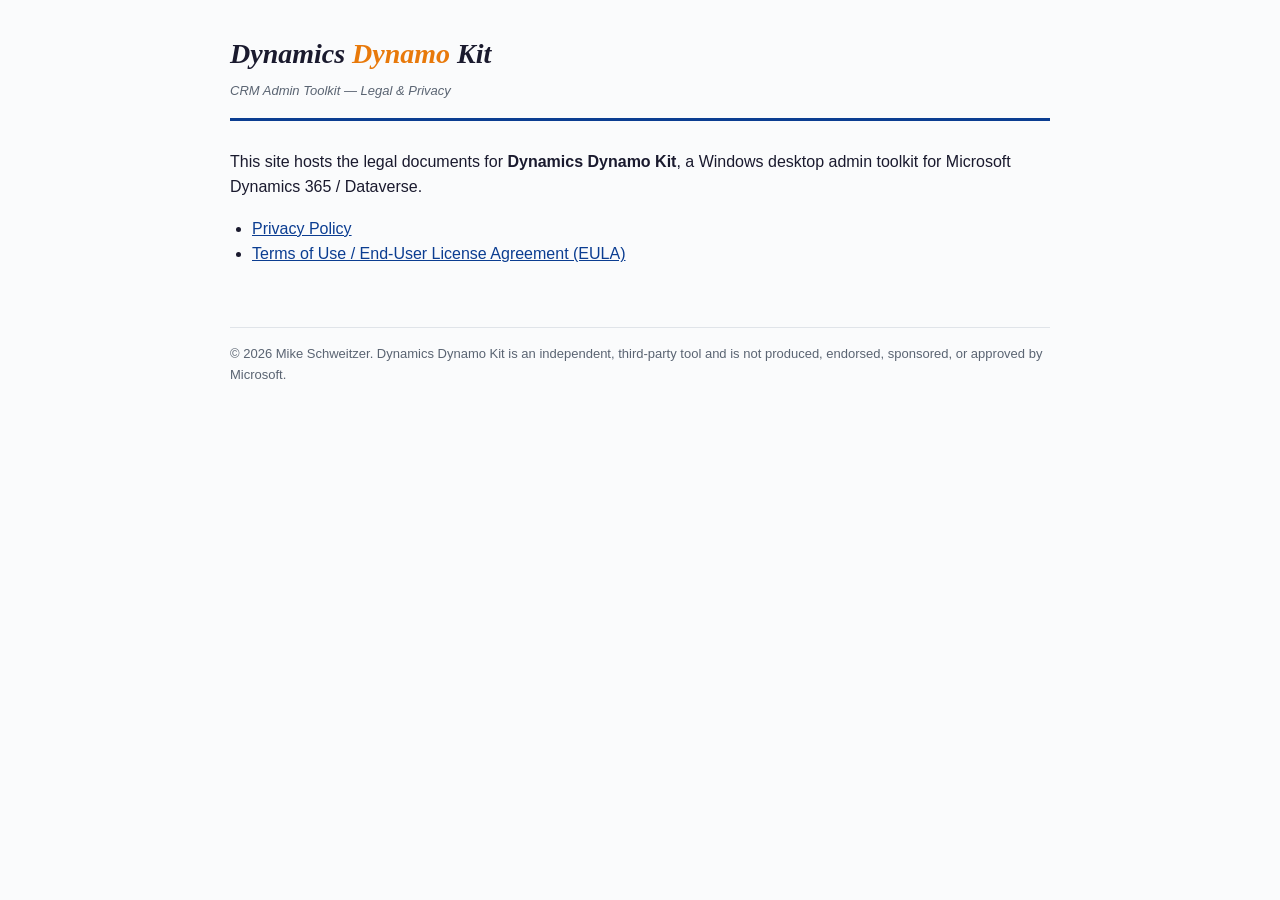
==== index.html @ f7c36968 "Add Privacy Policy and Terms of Use legal pages" ====
<!DOCTYPE html>
<html lang="en">
<head>
<meta charset="UTF-8">
<meta name="viewport" content="width=device-width, initial-scale=1.0">
<title>Dynamics Dynamo Kit — Legal</title>
<link rel="stylesheet" href="style.css">
</head>
<body>
<header>
  <h1>Dynamics <span class="accent">Dynamo</span> Kit</h1>
  <div class="tag">CRM Admin Toolkit — Legal &amp; Privacy</div>
</header>

<p>This site hosts the legal documents for <strong>Dynamics Dynamo Kit</strong>, a Windows desktop
admin toolkit for Microsoft Dynamics 365 / Dataverse.</p>

<ul>
  <li><a href="privacy-policy.html">Privacy Policy</a></li>
  <li><a href="terms-of-use.html">Terms of Use / End-User License Agreement (EULA)</a></li>
</ul>

<footer>
  &copy; 2026 Mike Schweitzer. Dynamics Dynamo Kit is an independent, third-party tool and is not
  produced, endorsed, sponsored, or approved by Microsoft.
</footer>
</body>
</html>
---- style.css ----
body {
  font-family: -apple-system, Segoe UI, Roboto, Helvetica, Arial, sans-serif;
  max-width: 820px;
  margin: 0 auto;
  padding: 32px 24px 80px;
  line-height: 1.6;
  color: #1a1a2e;
  background: #fafbfc;
}
header {
  border-bottom: 3px solid #0b3d91;
  padding-bottom: 16px;
  margin-bottom: 28px;
}
header h1 {
  font-style: italic;
  font-family: "Palatino Linotype", Georgia, serif;
  margin: 0;
  font-size: 28px;
}
header h1 .accent { color: #e8790a; font-style: italic; }
header .tag { color: #5a6472; font-size: 13px; font-style: italic; margin-top: 4px; }
nav.crumbs { margin-bottom: 20px; font-size: 14px; }
nav.crumbs a { color: #0b3d91; text-decoration: none; margin-right: 16px; }
nav.crumbs a:hover { text-decoration: underline; }
h2 { color: #0b3d91; border-bottom: 1px solid #e0e4e9; padding-bottom: 6px; margin-top: 36px; }
h3 { color: #0b3d91; }
a { color: #0b3d91; }
code { background: #eef1f5; padding: 1px 5px; border-radius: 3px; font-size: 90%; }
table { border-collapse: collapse; width: 100%; margin: 16px 0; }
table th, table td { border: 1px solid #e0e4e9; padding: 8px 10px; text-align: left; font-size: 14px; }
table th { background: #f0f3f7; }
.updated { color: #5a6472; font-size: 13px; margin-bottom: 24px; }
.callout {
  background: #fff6e8;
  border-left: 4px solid #e8790a;
  padding: 12px 16px;
  margin: 20px 0;
  border-radius: 0 4px 4px 0;
}
footer {
  margin-top: 60px;
  padding-top: 16px;
  border-top: 1px solid #e0e4e9;
  color: #5a6472;
  font-size: 13px;
}
ul { padding-left: 22px; }
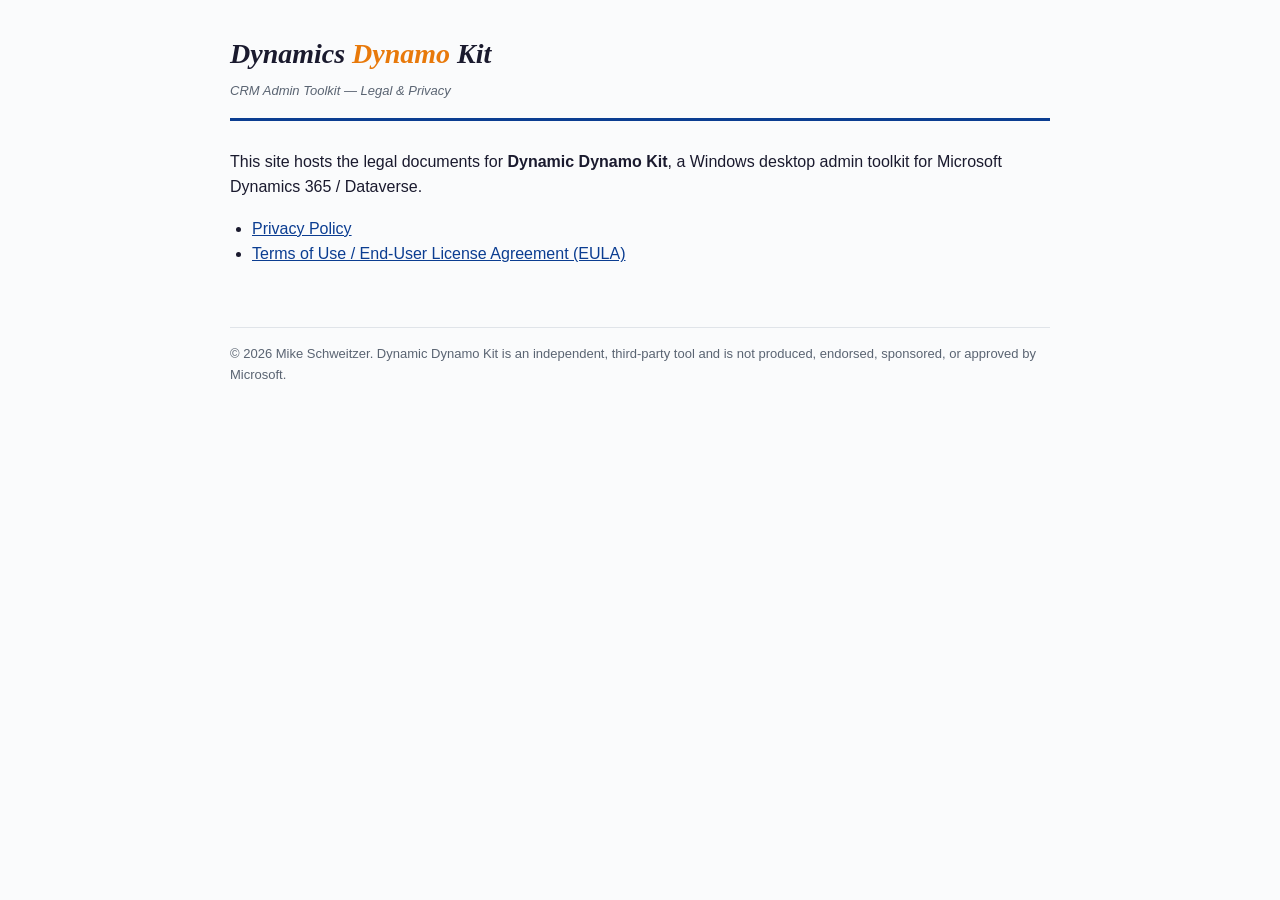
==== commit 990fc40d: "Rename product to Dynamic Dynamo Kit Co-authored-by: Copilot App <223556219+Copilot@users.noreply.gi" ====
--- a/index.html
+++ b/index.html
@@ -3,7 +3,7 @@
 <head>
 <meta charset="UTF-8">
 <meta name="viewport" content="width=device-width, initial-scale=1.0">
-<title>Dynamics Dynamo Kit — Legal</title>
+<title>Dynamic Dynamo Kit — Legal</title>
 <link rel="stylesheet" href="style.css">
 </head>
 <body>
@@ -12,7 +12,7 @@
   <div class="tag">CRM Admin Toolkit — Legal &amp; Privacy</div>
 </header>
 
-<p>This site hosts the legal documents for <strong>Dynamics Dynamo Kit</strong>, a Windows desktop
+<p>This site hosts the legal documents for <strong>Dynamic Dynamo Kit</strong>, a Windows desktop
 admin toolkit for Microsoft Dynamics 365 / Dataverse.</p>
 
 <ul>
@@ -21,7 +21,7 @@
 </ul>
 
 <footer>
-  &copy; 2026 Mike Schweitzer. Dynamics Dynamo Kit is an independent, third-party tool and is not
+  &copy; 2026 Mike Schweitzer. Dynamic Dynamo Kit is an independent, third-party tool and is not
   produced, endorsed, sponsored, or approved by Microsoft.
 </footer>
 </body>
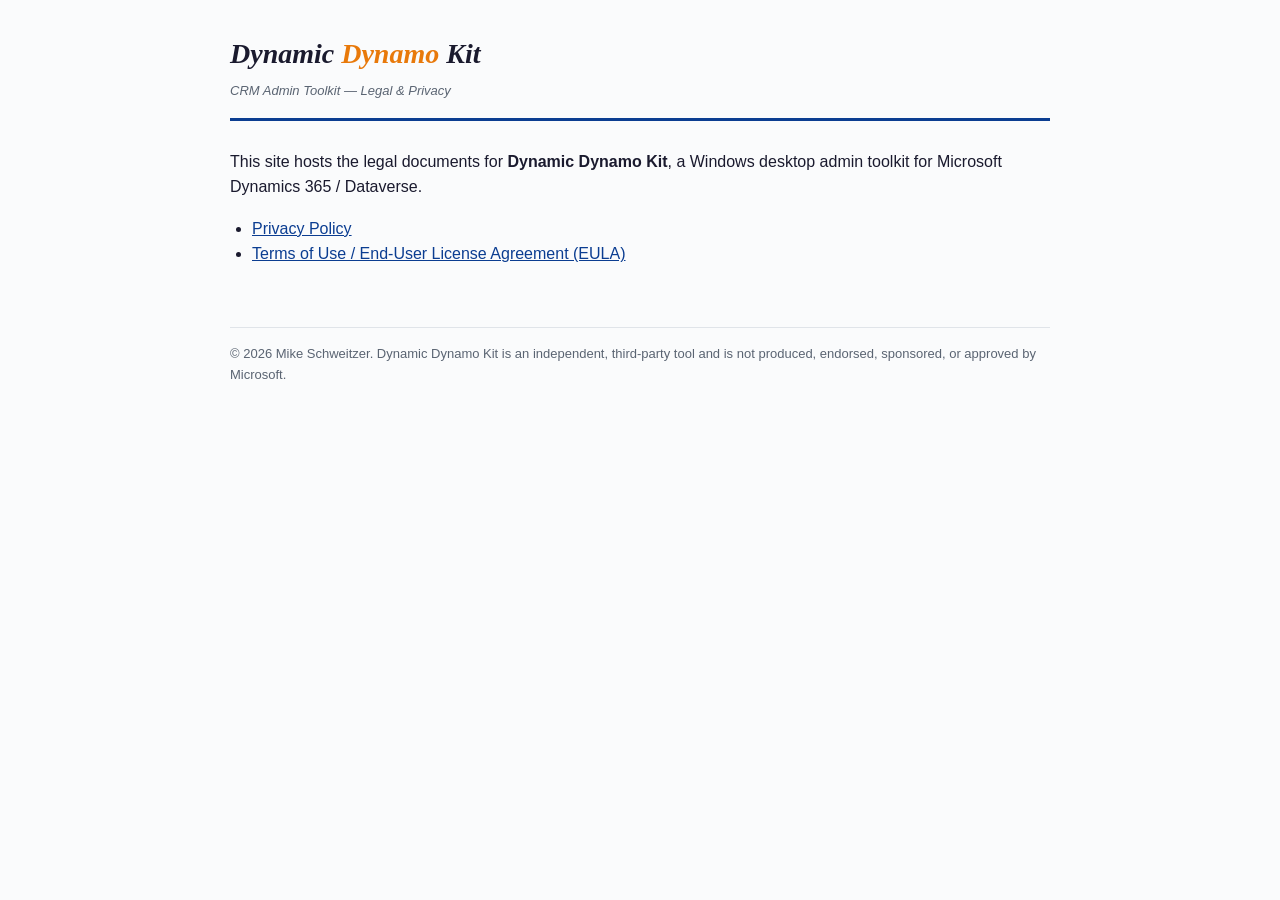
==== commit 88125184: "Add files via upload" ====
--- a/index.html
+++ b/index.html
@@ -8,7 +8,7 @@
 </head>
 <body>
 <header>
-  <h1>Dynamics <span class="accent">Dynamo</span> Kit</h1>
+  <h1>Dynamic <span class="accent">Dynamo</span> Kit</h1>
   <div class="tag">CRM Admin Toolkit — Legal &amp; Privacy</div>
 </header>
 
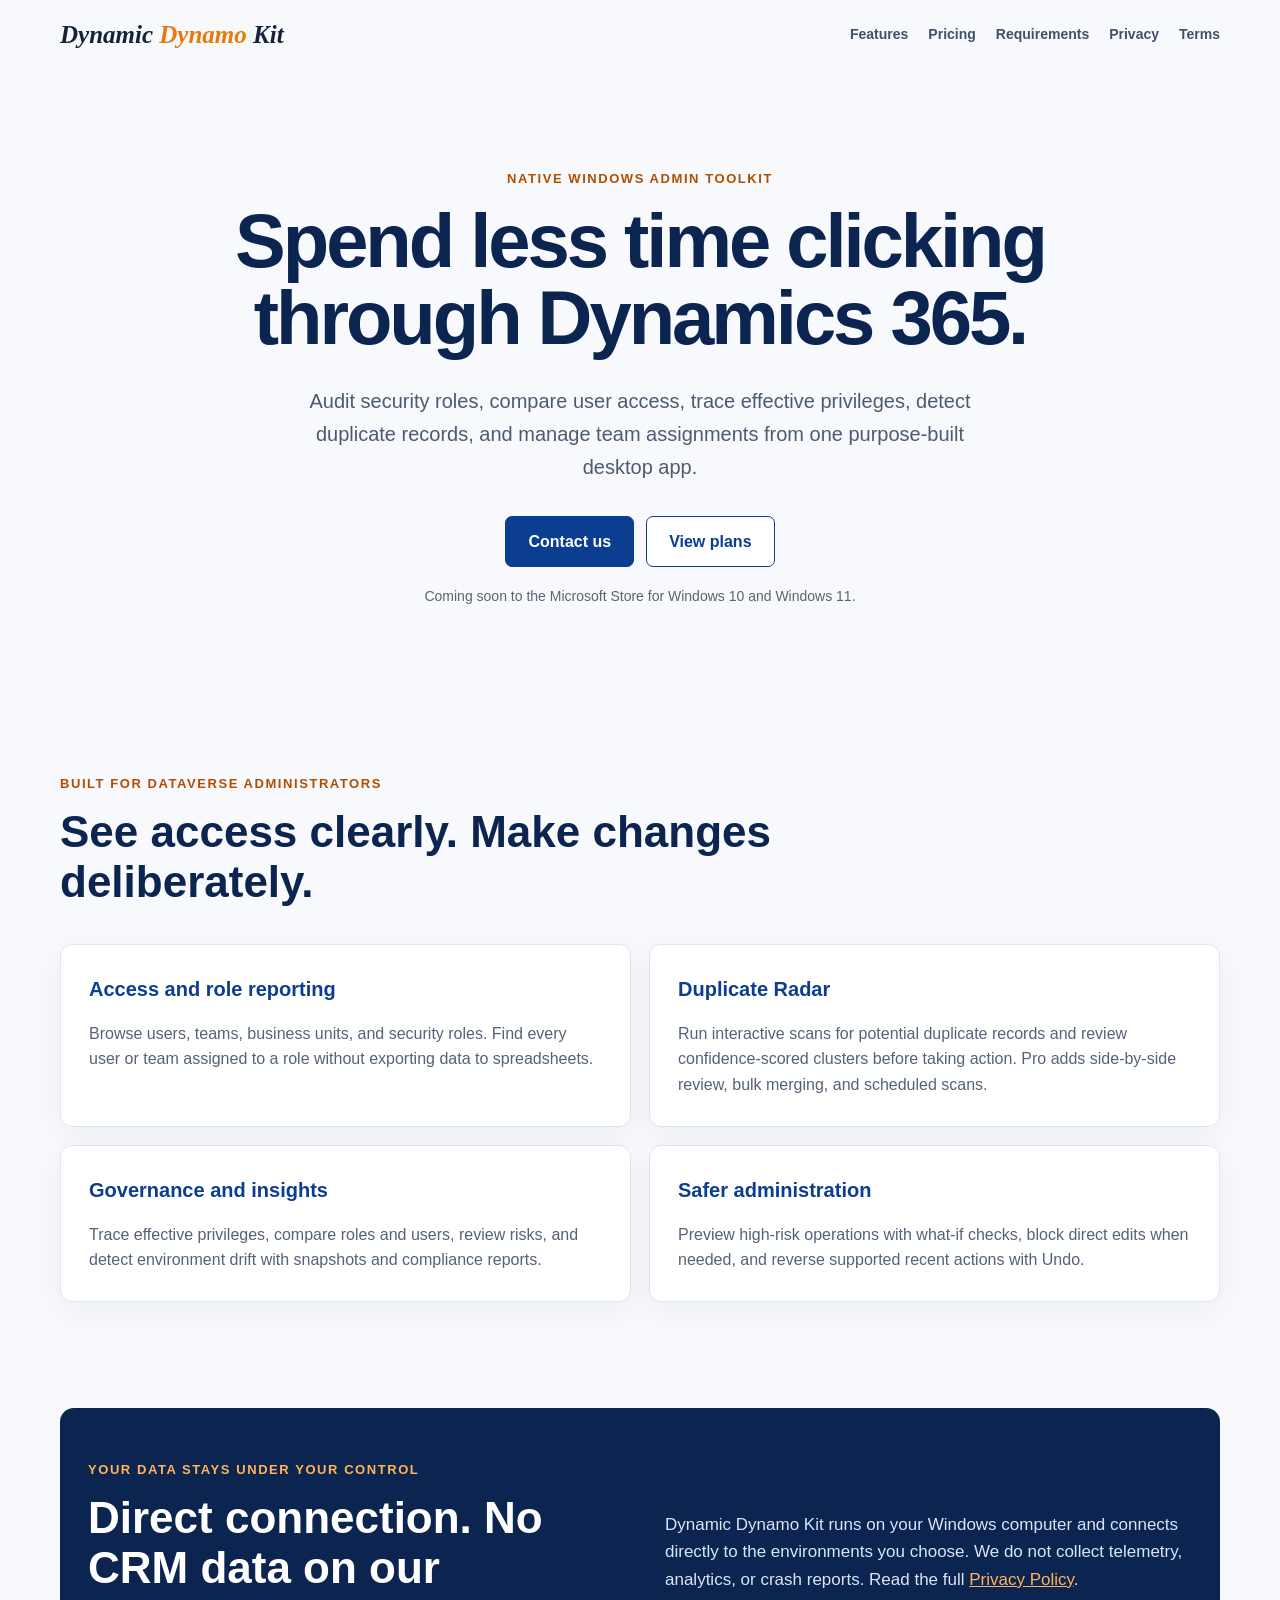
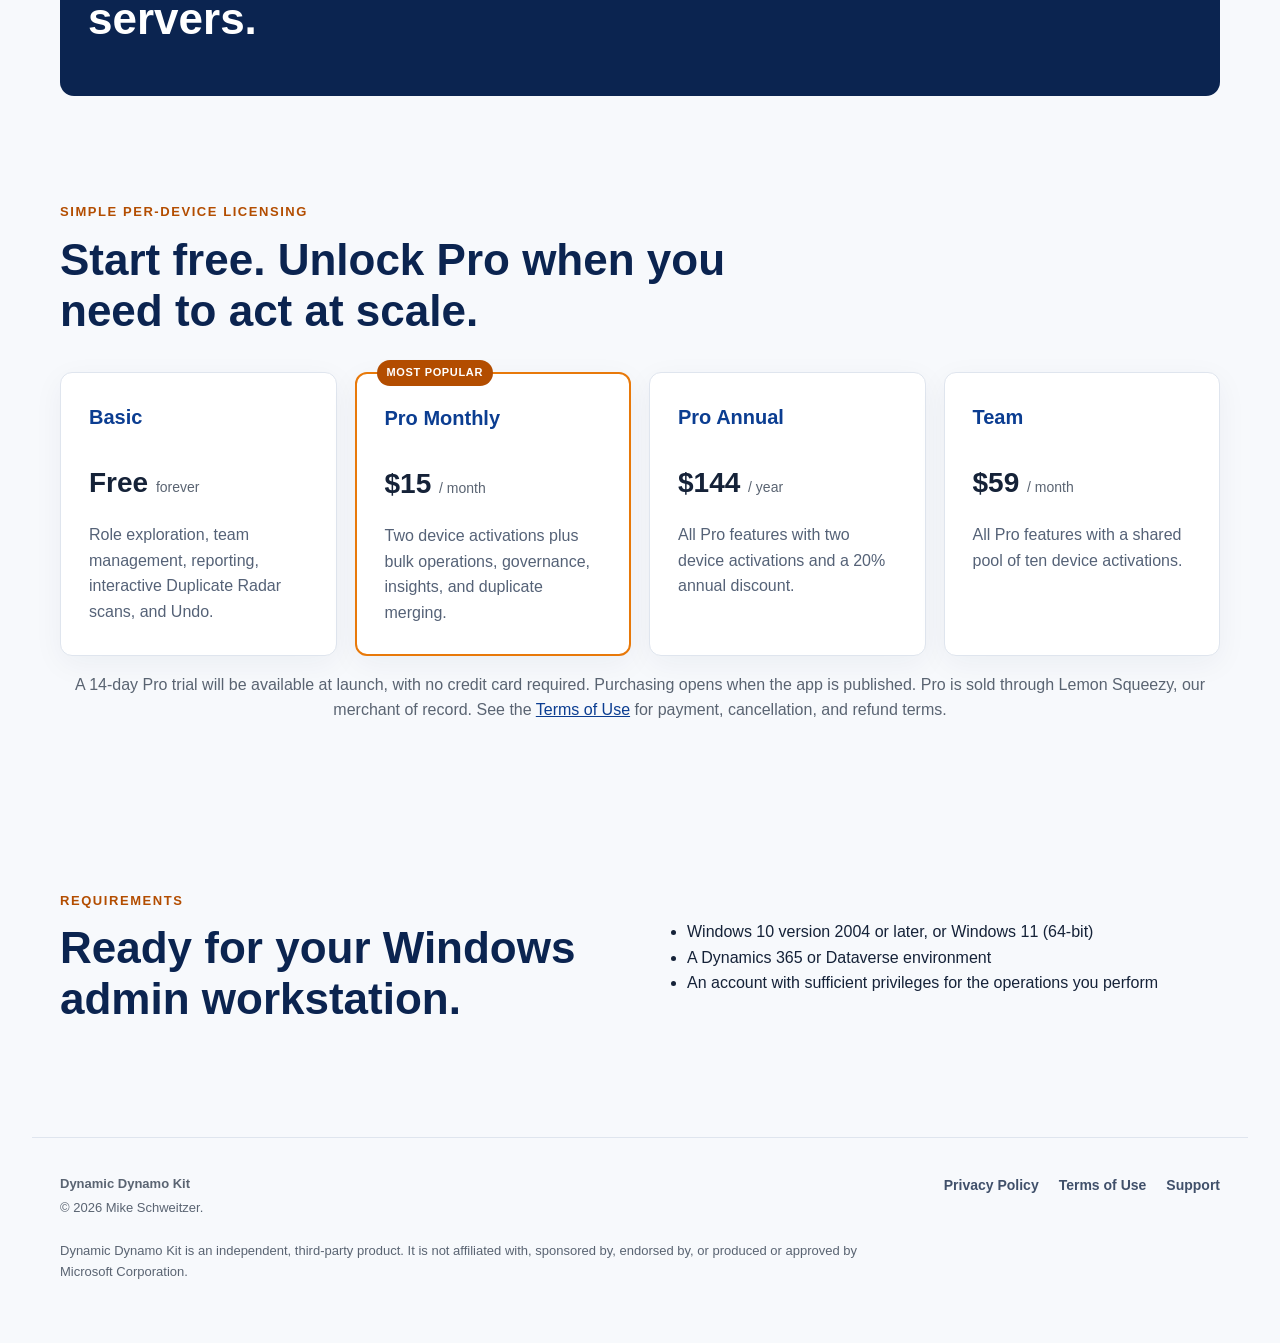
==== commit 146ea363: "Add product landing page Co-authored-by: Copilot App <223556219+Copilot@users.noreply.github.com>" ====
--- a/index.html
+++ b/index.html
@@ -3,26 +3,130 @@
 <head>
 <meta charset="UTF-8">
 <meta name="viewport" content="width=device-width, initial-scale=1.0">
-<title>Dynamic Dynamo Kit — Legal</title>
+<meta name="description" content="Dynamic Dynamo Kit is a native Windows toolkit for Dynamics 365 and Dataverse administrators. Audit access, find duplicates, and simplify governance.">
+<title>Dynamic Dynamo Kit - Dynamics 365 and Dataverse Admin Toolkit</title>
 <link rel="stylesheet" href="style.css">
 </head>
-<body>
-<header>
-  <h1>Dynamic <span class="accent">Dynamo</span> Kit</h1>
-  <div class="tag">CRM Admin Toolkit — Legal &amp; Privacy</div>
+<body class="landing">
+<header class="site-header">
+  <a class="brand" href="index.html">Dynamic <span class="accent">Dynamo</span> Kit</a>
+  <nav aria-label="Main navigation">
+    <a href="#features">Features</a>
+    <a href="#pricing">Pricing</a>
+    <a href="#requirements">Requirements</a>
+    <a href="privacy-policy.html">Privacy</a>
+    <a href="terms-of-use.html">Terms</a>
+  </nav>
 </header>
 
-<p>This site hosts the legal documents for <strong>Dynamic Dynamo Kit</strong>, a Windows desktop
-admin toolkit for Microsoft Dynamics 365 / Dataverse.</p>
+<main>
+  <section class="hero">
+    <p class="eyebrow">Native Windows admin toolkit</p>
+    <h1>Spend less time clicking through Dynamics 365.</h1>
+    <p class="hero-copy">Audit security roles, compare user access, trace effective privileges,
+      detect duplicate records, and manage team assignments from one purpose-built desktop app.</p>
+    <div class="hero-actions">
+      <a class="button primary" href="mailto:blaze2709@gmail.com?subject=Dynamic%20Dynamo%20Kit">Contact us</a>
+      <a class="button secondary" href="#pricing">View plans</a>
+    </div>
+    <p class="availability">Coming soon to the Microsoft Store for Windows 10 and Windows 11.</p>
+  </section>
 
-<ul>
-  <li><a href="privacy-policy.html">Privacy Policy</a></li>
-  <li><a href="terms-of-use.html">Terms of Use / End-User License Agreement (EULA)</a></li>
-</ul>
+  <section id="features" class="section">
+    <p class="eyebrow">Built for Dataverse administrators</p>
+    <h2>See access clearly. Make changes deliberately.</h2>
+    <div class="card-grid">
+      <article class="card">
+        <h3>Access and role reporting</h3>
+        <p>Browse users, teams, business units, and security roles. Find every user or team assigned
+          to a role without exporting data to spreadsheets.</p>
+      </article>
+      <article class="card">
+        <h3>Duplicate Radar</h3>
+        <p>Run interactive scans for potential duplicate records and review confidence-scored
+          clusters before taking action. Pro adds side-by-side review, bulk merging, and scheduled
+          scans.</p>
+      </article>
+      <article class="card">
+        <h3>Governance and insights</h3>
+        <p>Trace effective privileges, compare roles and users, review risks, and detect environment
+          drift with snapshots and compliance reports.</p>
+      </article>
+      <article class="card">
+        <h3>Safer administration</h3>
+        <p>Preview high-risk operations with what-if checks, block direct edits when needed, and
+          reverse supported recent actions with Undo.</p>
+      </article>
+    </div>
+  </section>
 
-<footer>
-  &copy; 2026 Mike Schweitzer. Dynamic Dynamo Kit is an independent, third-party tool and is not
-  produced, endorsed, sponsored, or approved by Microsoft.
+  <section class="privacy-band">
+    <div>
+      <p class="eyebrow">Your data stays under your control</p>
+      <h2>Direct connection. No CRM data on our servers.</h2>
+    </div>
+    <p>Dynamic Dynamo Kit runs on your Windows computer and connects directly to the environments
+      you choose. We do not collect telemetry, analytics, or crash reports. Read the full
+      <a href="privacy-policy.html">Privacy Policy</a>.</p>
+  </section>
+
+  <section id="pricing" class="section">
+    <p class="eyebrow">Simple per-device licensing</p>
+    <h2>Start free. Unlock Pro when you need to act at scale.</h2>
+    <div class="pricing-grid">
+      <article class="price-card">
+        <h3>Basic</h3>
+        <p class="price">Free <span>forever</span></p>
+        <p>Role exploration, team management, reporting, interactive Duplicate Radar scans, and Undo.</p>
+      </article>
+      <article class="price-card featured">
+        <h3>Pro Monthly</h3>
+        <p class="badge">Most popular</p>
+        <p class="price">$15 <span>/ month</span></p>
+        <p>Two device activations plus bulk operations, governance, insights, and duplicate merging.</p>
+      </article>
+      <article class="price-card">
+        <h3>Pro Annual</h3>
+        <p class="price">$144 <span>/ year</span></p>
+        <p>All Pro features with two device activations and a 20% annual discount.</p>
+      </article>
+      <article class="price-card">
+        <h3>Team</h3>
+        <p class="price">$59 <span>/ month</span></p>
+        <p>All Pro features with a shared pool of ten device activations.</p>
+      </article>
+    </div>
+    <p class="trial-note">A 14-day Pro trial will be available at launch, with no credit card
+      required. Purchasing opens when the app is published. Pro is sold through Lemon Squeezy,
+      our merchant of record. See the <a href="terms-of-use.html">Terms of Use</a> for payment,
+      cancellation, and refund terms.</p>
+  </section>
+
+  <section id="requirements" class="section requirements">
+    <div>
+      <p class="eyebrow">Requirements</p>
+      <h2>Ready for your Windows admin workstation.</h2>
+    </div>
+    <ul>
+      <li>Windows 10 version 2004 or later, or Windows 11 (64-bit)</li>
+      <li>A Dynamics 365 or Dataverse environment</li>
+      <li>An account with sufficient privileges for the operations you perform</li>
+    </ul>
+  </section>
+</main>
+
+<footer class="site-footer">
+  <div>
+    <strong>Dynamic Dynamo Kit</strong>
+    <p>&copy; 2026 Mike Schweitzer.</p>
+  </div>
+  <nav aria-label="Legal and support">
+    <a href="privacy-policy.html">Privacy Policy</a>
+    <a href="terms-of-use.html">Terms of Use</a>
+    <a href="mailto:blaze2709@gmail.com">Support</a>
+  </nav>
+  <p class="disclaimer">Dynamic Dynamo Kit is an independent, third-party product. It is not
+    affiliated with, sponsored by, endorsed by, or produced or approved by Microsoft Corporation.</p>
 </footer>
 </body>
 </html>
--- a/style.css
+++ b/style.css
@@ -46,3 +46,212 @@
   font-size: 13px;
 }
 ul { padding-left: 22px; }
+
+.landing {
+  max-width: none;
+  margin: 0;
+  padding: 0;
+  background: #f7f9fc;
+  color: #152238;
+}
+.site-header {
+  display: flex;
+  justify-content: space-between;
+  align-items: center;
+  gap: 24px;
+  max-width: 1160px;
+  margin: 0 auto;
+  padding: 22px 28px;
+  border-bottom: 0;
+}
+.brand {
+  color: #152238;
+  font: italic 700 25px/1 "Palatino Linotype", Georgia, serif;
+  text-decoration: none;
+}
+.brand .accent { color: #e8790a; }
+.site-header nav,
+.site-footer nav {
+  display: flex;
+  flex-wrap: wrap;
+  gap: 20px;
+}
+.site-header nav a,
+.site-footer nav a {
+  color: #40506a;
+  font-size: 14px;
+  font-weight: 600;
+  text-decoration: none;
+}
+.site-header nav a:hover,
+.site-footer nav a:hover { color: #0b3d91; }
+.hero {
+  max-width: 900px;
+  margin: 0 auto;
+  padding: 100px 28px 90px;
+  text-align: center;
+}
+.eyebrow {
+  margin: 0 0 12px;
+  color: #b34d00;
+  font-size: 13px;
+  font-weight: 800;
+  letter-spacing: .12em;
+  text-transform: uppercase;
+}
+.hero h1 {
+  max-width: 820px;
+  margin: 0 auto;
+  color: #0b2450;
+  font-size: clamp(42px, 7vw, 76px);
+  line-height: 1.02;
+  letter-spacing: -.04em;
+}
+.hero-copy {
+  max-width: 720px;
+  margin: 28px auto 0;
+  color: #4c5b70;
+  font-size: 20px;
+  line-height: 1.65;
+}
+.hero-actions {
+  display: flex;
+  justify-content: center;
+  flex-wrap: wrap;
+  gap: 12px;
+  margin-top: 32px;
+}
+.button {
+  display: inline-block;
+  padding: 12px 22px;
+  border: 1px solid #0b3d91;
+  border-radius: 7px;
+  font-weight: 700;
+  text-decoration: none;
+}
+.button.primary { background: #0b3d91; color: #fff; }
+.button.primary:hover { background: #082d6b; }
+.button.secondary { background: #fff; color: #0b3d91; }
+.availability {
+  margin: 18px 0 0;
+  color: #5a6472;
+  font-size: 14px;
+}
+.section {
+  max-width: 1160px;
+  margin: 0 auto;
+  padding: 76px 28px;
+}
+.section > h2,
+.privacy-band h2,
+.requirements h2 {
+  max-width: 720px;
+  margin: 0 0 36px;
+  padding: 0;
+  border: 0;
+  color: #0b2450;
+  font-size: clamp(30px, 4vw, 44px);
+  line-height: 1.15;
+}
+.card-grid,
+.pricing-grid {
+  display: grid;
+  grid-template-columns: repeat(2, minmax(0, 1fr));
+  gap: 18px;
+}
+.card,
+.price-card {
+  padding: 28px;
+  border: 1px solid #dfe5ee;
+  border-radius: 12px;
+  background: #fff;
+  box-shadow: 0 8px 30px rgba(27, 45, 78, .05);
+}
+.card h3,
+.price-card h3 {
+  margin: 0 0 10px;
+  color: #0b3d91;
+  font-size: 20px;
+}
+.card p,
+.price-card p {
+  margin-bottom: 0;
+  color: #556277;
+}
+.privacy-band {
+  display: grid;
+  grid-template-columns: 1fr 1fr;
+  align-items: center;
+  gap: 50px;
+  max-width: 1104px;
+  margin: 30px auto;
+  padding: 52px 28px;
+  border-radius: 14px;
+  background: #0b2450;
+  color: #d9e5f8;
+}
+.privacy-band h2 { margin: 0; color: #fff; }
+.privacy-band .eyebrow { color: #ffb45b; }
+.privacy-band > p { margin: 0; font-size: 17px; }
+.privacy-band a { color: #ffb45b; }
+.pricing-grid { grid-template-columns: repeat(4, minmax(0, 1fr)); }
+.price-card { position: relative; }
+.price-card.featured { border: 2px solid #e8790a; }
+.badge {
+  position: absolute;
+  top: -14px;
+  left: 20px;
+  margin: 0;
+  padding: 4px 10px;
+  border-radius: 999px;
+  background: #b34d00;
+  color: #fff !important;
+  font-size: 11px;
+  font-weight: 800;
+  letter-spacing: .06em;
+  text-transform: uppercase;
+}
+.price {
+  color: #152238 !important;
+  font-size: 28px;
+  font-weight: 800;
+}
+.price span { color: #5a6472; font-size: 14px; font-weight: 500; }
+.trial-note { color: #5a6472; text-align: center; }
+.requirements {
+  display: grid;
+  grid-template-columns: 1fr 1fr;
+  gap: 50px;
+  align-items: center;
+}
+.requirements h2 { margin: 0; }
+.requirements ul { margin: 0; }
+.site-footer {
+  display: grid;
+  grid-template-columns: 1fr auto;
+  gap: 18px 40px;
+  max-width: 1160px;
+  margin: 36px auto 0;
+  padding: 36px 28px 60px;
+  border-top: 1px solid #dfe5ee;
+}
+.site-footer p { margin: 4px 0 0; }
+.disclaimer { grid-column: 1 / -1; max-width: 800px; }
+
+@media (max-width: 820px) {
+  .site-header { align-items: flex-start; flex-direction: column; }
+  .hero { padding-top: 70px; }
+  .pricing-grid { grid-template-columns: repeat(2, minmax(0, 1fr)); }
+  .privacy-band,
+  .requirements { grid-template-columns: 1fr; gap: 24px; border-radius: 0; }
+}
+
+@media (max-width: 560px) {
+  .site-header nav { gap: 12px; }
+  .hero { padding: 58px 20px 60px; }
+  .section { padding: 56px 20px; }
+  .card-grid,
+  .pricing-grid { grid-template-columns: 1fr; }
+  .site-footer { grid-template-columns: 1fr; padding-inline: 20px; }
+  .site-footer nav { flex-direction: column; gap: 8px; }
+}
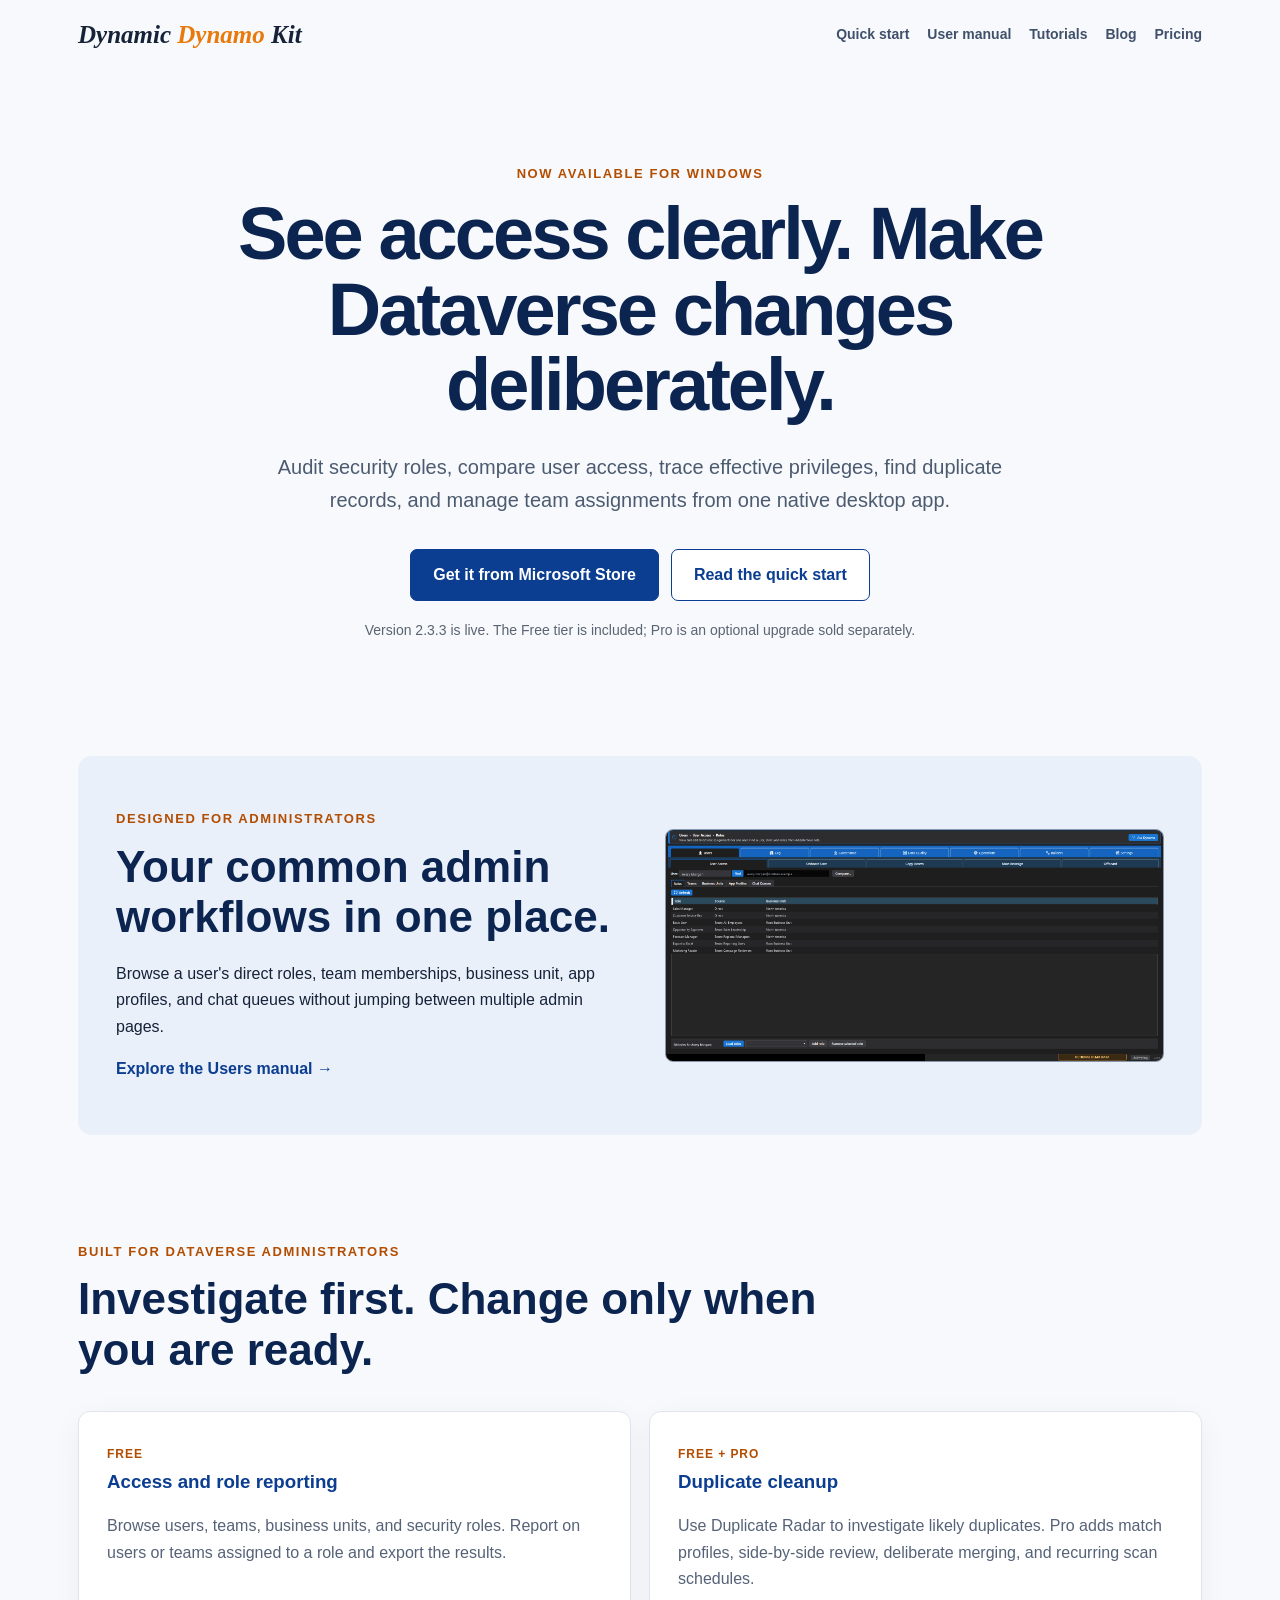
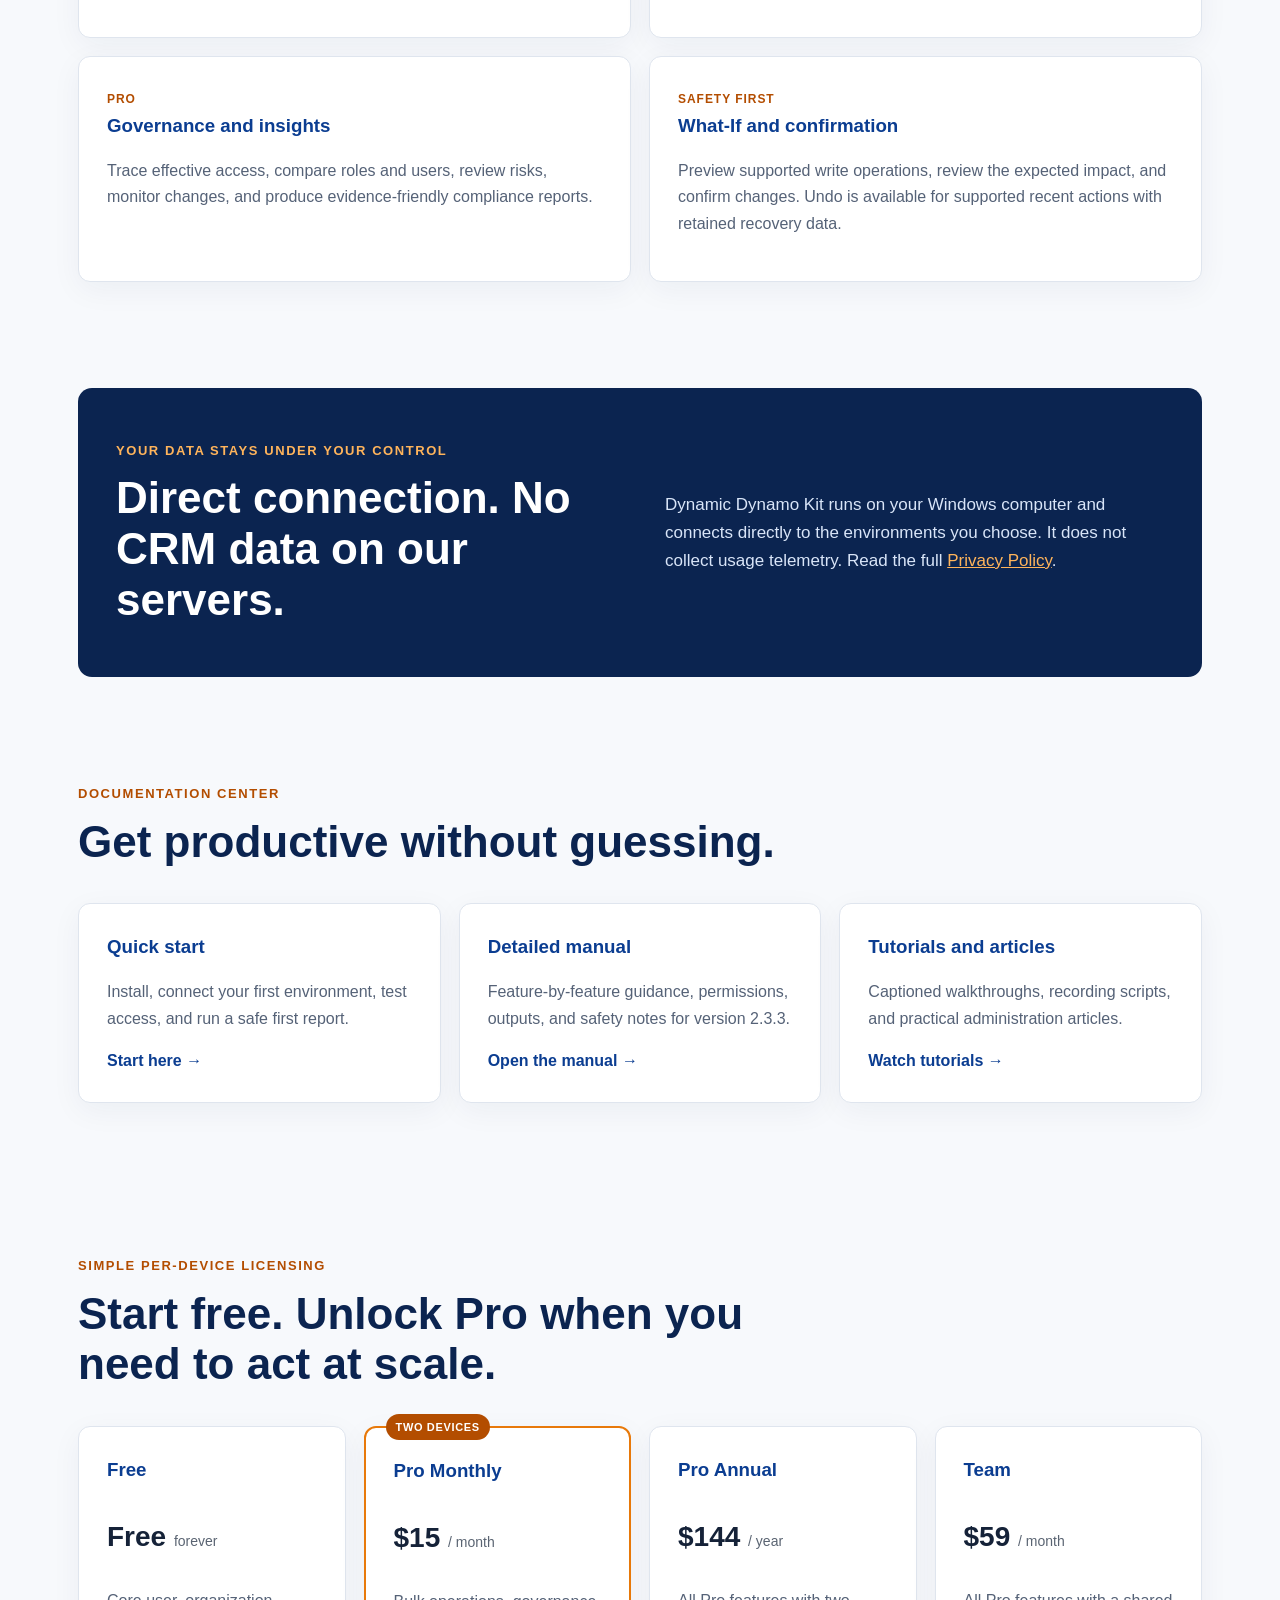
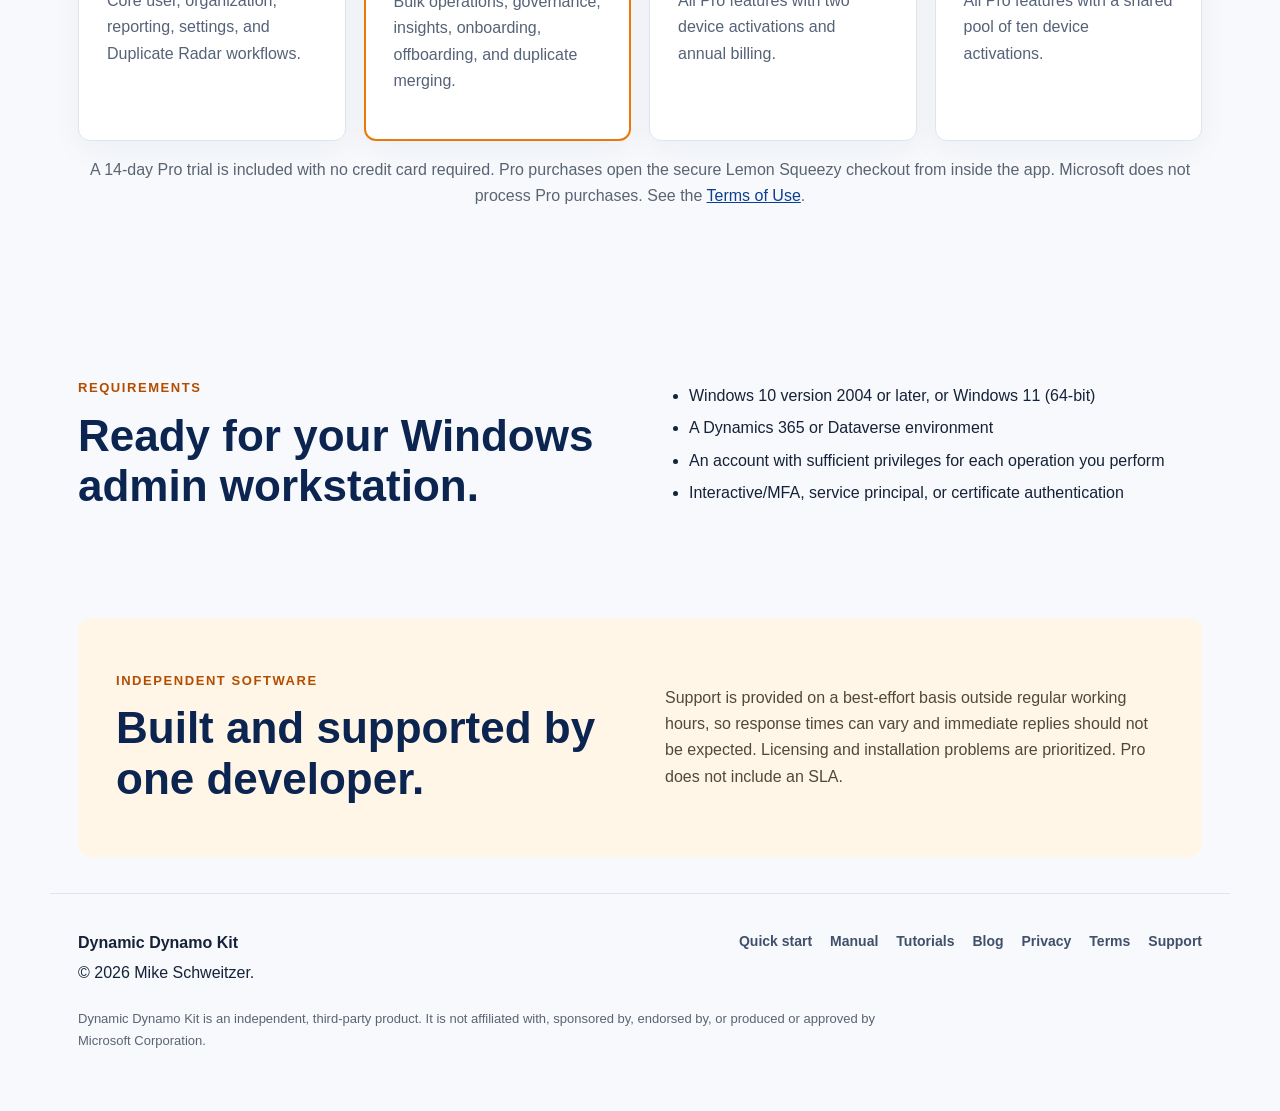
==== commit 62514b9b: "Launch documentation and tutorial center Co-authored-by: Copilot App <223556219+Copilot@users.norepl" ====
--- a/index.html
+++ b/index.html
@@ -3,59 +3,74 @@
 <head>
 <meta charset="UTF-8">
 <meta name="viewport" content="width=device-width, initial-scale=1.0">
-<meta name="description" content="Dynamic Dynamo Kit is a native Windows toolkit for Dynamics 365 and Dataverse administrators. Audit access, find duplicates, and simplify governance.">
+<meta name="description" content="Dynamic Dynamo Kit is a Windows toolkit for Dynamics 365 and Dataverse administrators. Install free from Microsoft Store.">
 <title>Dynamic Dynamo Kit - Dynamics 365 and Dataverse Admin Toolkit</title>
 <link rel="stylesheet" href="style.css">
 </head>
 <body class="landing">
+<a class="skip-link" href="#main-content">Skip to main content</a>
 <header class="site-header">
   <a class="brand" href="index.html">Dynamic <span class="accent">Dynamo</span> Kit</a>
   <nav aria-label="Main navigation">
-    <a href="#features">Features</a>
+    <a href="quick-start.html">Quick start</a>
+    <a href="user-manual.html">User manual</a>
+    <a href="tutorials.html">Tutorials</a>
+    <a href="blog.html">Blog</a>
     <a href="#pricing">Pricing</a>
-    <a href="#requirements">Requirements</a>
-    <a href="privacy-policy.html">Privacy</a>
-    <a href="terms-of-use.html">Terms</a>
   </nav>
 </header>
 
-<main>
+<main id="main-content">
   <section class="hero">
-    <p class="eyebrow">Native Windows admin toolkit</p>
-    <h1>Spend less time clicking through Dynamics 365.</h1>
+    <p class="eyebrow">Now available for Windows</p>
+    <h1>See access clearly. Make Dataverse changes deliberately.</h1>
     <p class="hero-copy">Audit security roles, compare user access, trace effective privileges,
-      detect duplicate records, and manage team assignments from one purpose-built desktop app.</p>
+      find duplicate records, and manage team assignments from one native desktop app.</p>
     <div class="hero-actions">
-      <a class="button primary" href="mailto:blaze2709@gmail.com?subject=Dynamic%20Dynamo%20Kit">Contact us</a>
-      <a class="button secondary" href="#pricing">View plans</a>
+      <a class="button primary" href="https://apps.microsoft.com/detail/9PPPSZWZ87WM">Get it from Microsoft Store</a>
+      <a class="button secondary" href="quick-start.html">Read the quick start</a>
     </div>
-    <p class="availability">Coming soon to the Microsoft Store for Windows 10 and Windows 11.</p>
+    <p class="availability">Version 2.3.3 is live. The Free tier is included; Pro is an optional upgrade sold separately.</p>
+  </section>
+
+  <section class="screenshot-feature" aria-labelledby="screenshot-title">
+    <div>
+      <p class="eyebrow">Designed for administrators</p>
+      <h2 id="screenshot-title">Your common admin workflows in one place.</h2>
+      <p>Browse a user's direct roles, team memberships, business unit, app profiles, and chat
+        queues without jumping between multiple admin pages.</p>
+      <a class="text-link" href="user-manual.html#users">Explore the Users manual &rarr;</a>
+    </div>
+    <img src="assets/screenshots/01-roles.png" alt="Dynamic Dynamo Kit Users tab showing user role assignments">
   </section>
 
   <section id="features" class="section">
     <p class="eyebrow">Built for Dataverse administrators</p>
-    <h2>See access clearly. Make changes deliberately.</h2>
+    <h2>Investigate first. Change only when you are ready.</h2>
     <div class="card-grid">
       <article class="card">
+        <span class="card-kicker">Free</span>
         <h3>Access and role reporting</h3>
-        <p>Browse users, teams, business units, and security roles. Find every user or team assigned
-          to a role without exporting data to spreadsheets.</p>
+        <p>Browse users, teams, business units, and security roles. Report on users or teams
+          assigned to a role and export the results.</p>
       </article>
       <article class="card">
-        <h3>Duplicate Radar</h3>
-        <p>Run interactive scans for potential duplicate records and review confidence-scored
-          clusters before taking action. Pro adds side-by-side review, bulk merging, and scheduled
-          scans.</p>
+        <span class="card-kicker">Free + Pro</span>
+        <h3>Duplicate cleanup</h3>
+        <p>Use Duplicate Radar to investigate likely duplicates. Pro adds match profiles,
+          side-by-side review, deliberate merging, and recurring scan schedules.</p>
       </article>
       <article class="card">
+        <span class="card-kicker">Pro</span>
         <h3>Governance and insights</h3>
-        <p>Trace effective privileges, compare roles and users, review risks, and detect environment
-          drift with snapshots and compliance reports.</p>
+        <p>Trace effective access, compare roles and users, review risks, monitor changes, and
+          produce evidence-friendly compliance reports.</p>
       </article>
       <article class="card">
-        <h3>Safer administration</h3>
-        <p>Preview high-risk operations with what-if checks, block direct edits when needed, and
-          reverse supported recent actions with Undo.</p>
+        <span class="card-kicker">Safety first</span>
+        <h3>What-If and confirmation</h3>
+        <p>Preview supported write operations, review the expected impact, and confirm changes.
+          Undo is available for supported recent actions with retained recovery data.</p>
       </article>
     </div>
   </section>
@@ -66,8 +81,30 @@
       <h2>Direct connection. No CRM data on our servers.</h2>
     </div>
     <p>Dynamic Dynamo Kit runs on your Windows computer and connects directly to the environments
-      you choose. We do not collect telemetry, analytics, or crash reports. Read the full
+      you choose. It does not collect usage telemetry. Read the full
       <a href="privacy-policy.html">Privacy Policy</a>.</p>
+  </section>
+
+  <section class="section">
+    <p class="eyebrow">Documentation center</p>
+    <h2>Get productive without guessing.</h2>
+    <div class="card-grid three">
+      <article class="card">
+        <h3>Quick start</h3>
+        <p>Install, connect your first environment, test access, and run a safe first report.</p>
+        <a class="text-link" href="quick-start.html">Start here &rarr;</a>
+      </article>
+      <article class="card">
+        <h3>Detailed manual</h3>
+        <p>Feature-by-feature guidance, permissions, outputs, and safety notes for version 2.3.3.</p>
+        <a class="text-link" href="user-manual.html">Open the manual &rarr;</a>
+      </article>
+      <article class="card">
+        <h3>Tutorials and articles</h3>
+        <p>Captioned walkthroughs, recording scripts, and practical administration articles.</p>
+        <a class="text-link" href="tutorials.html">Watch tutorials &rarr;</a>
+      </article>
+    </div>
   </section>
 
   <section id="pricing" class="section">
@@ -75,20 +112,20 @@
     <h2>Start free. Unlock Pro when you need to act at scale.</h2>
     <div class="pricing-grid">
       <article class="price-card">
-        <h3>Basic</h3>
+        <h3>Free</h3>
         <p class="price">Free <span>forever</span></p>
-        <p>Role exploration, team management, reporting, interactive Duplicate Radar scans, and Undo.</p>
+        <p>Core user, organization, reporting, settings, and Duplicate Radar workflows.</p>
       </article>
       <article class="price-card featured">
         <h3>Pro Monthly</h3>
-        <p class="badge">Most popular</p>
+        <p class="badge">Two devices</p>
         <p class="price">$15 <span>/ month</span></p>
-        <p>Two device activations plus bulk operations, governance, insights, and duplicate merging.</p>
+        <p>Bulk operations, governance, insights, onboarding, offboarding, and duplicate merging.</p>
       </article>
       <article class="price-card">
         <h3>Pro Annual</h3>
         <p class="price">$144 <span>/ year</span></p>
-        <p>All Pro features with two device activations and a 20% annual discount.</p>
+        <p>All Pro features with two device activations and annual billing.</p>
       </article>
       <article class="price-card">
         <h3>Team</h3>
@@ -96,10 +133,9 @@
         <p>All Pro features with a shared pool of ten device activations.</p>
       </article>
     </div>
-    <p class="trial-note">A 14-day Pro trial will be available at launch, with no credit card
-      required. Purchasing opens when the app is published. Pro is sold through Lemon Squeezy,
-      our merchant of record. See the <a href="terms-of-use.html">Terms of Use</a> for payment,
-      cancellation, and refund terms.</p>
+    <p class="trial-note">A 14-day Pro trial is included with no credit card required. Pro purchases
+      open the secure Lemon Squeezy checkout from inside the app. Microsoft does not process Pro
+      purchases. See the <a href="terms-of-use.html">Terms of Use</a>.</p>
   </section>
 
   <section id="requirements" class="section requirements">
@@ -110,20 +146,29 @@
     <ul>
       <li>Windows 10 version 2004 or later, or Windows 11 (64-bit)</li>
       <li>A Dynamics 365 or Dataverse environment</li>
-      <li>An account with sufficient privileges for the operations you perform</li>
+      <li>An account with sufficient privileges for each operation you perform</li>
+      <li>Interactive/MFA, service principal, or certificate authentication</li>
     </ul>
+  </section>
+
+  <section class="support-band">
+    <div>
+      <p class="eyebrow">Independent software</p>
+      <h2>Built and supported by one developer.</h2>
+    </div>
+    <p>Support is provided on a best-effort basis outside regular working hours, so response times
+      can vary and immediate replies should not be expected. Licensing and installation problems
+      are prioritized. Pro does not include an SLA.</p>
   </section>
 </main>
 
 <footer class="site-footer">
-  <div>
-    <strong>Dynamic Dynamo Kit</strong>
-    <p>&copy; 2026 Mike Schweitzer.</p>
-  </div>
-  <nav aria-label="Legal and support">
-    <a href="privacy-policy.html">Privacy Policy</a>
-    <a href="terms-of-use.html">Terms of Use</a>
-    <a href="mailto:blaze2709@gmail.com">Support</a>
+  <div><strong>Dynamic Dynamo Kit</strong><p>&copy; 2026 Mike Schweitzer.</p></div>
+  <nav aria-label="Documentation, legal and support">
+    <a href="quick-start.html">Quick start</a><a href="user-manual.html">Manual</a>
+    <a href="tutorials.html">Tutorials</a><a href="blog.html">Blog</a>
+    <a href="privacy-policy.html">Privacy</a><a href="terms-of-use.html">Terms</a>
+    <a href="support.html">Support</a>
   </nav>
   <p class="disclaimer">Dynamic Dynamo Kit is an independent, third-party product. It is not
     affiliated with, sponsored by, endorsed by, or produced or approved by Microsoft Corporation.</p>
--- a/style.css
+++ b/style.css
@@ -1,257 +1,190 @@
+:root {
+  color-scheme: light;
+  --ink: #152238;
+  --muted: #526176;
+  --navy: #0b2450;
+  --blue: #0b3d91;
+  --orange: #b34d00;
+  --orange-bright: #e8790a;
+  --paper: #ffffff;
+  --canvas: #f7f9fc;
+  --line: #dfe5ee;
+}
+* { box-sizing: border-box; }
+html { scroll-behavior: smooth; }
 body {
-  font-family: -apple-system, Segoe UI, Roboto, Helvetica, Arial, sans-serif;
-  max-width: 820px;
+  max-width: 900px;
   margin: 0 auto;
   padding: 32px 24px 80px;
-  line-height: 1.6;
-  color: #1a1a2e;
+  color: var(--ink);
   background: #fafbfc;
+  font: 16px/1.65 -apple-system, BlinkMacSystemFont, "Segoe UI", Roboto, Helvetica, Arial, sans-serif;
 }
-header {
-  border-bottom: 3px solid #0b3d91;
+header:not(.site-header) {
+  border-bottom: 3px solid var(--blue);
   padding-bottom: 16px;
   margin-bottom: 28px;
 }
-header h1 {
-  font-style: italic;
-  font-family: "Palatino Linotype", Georgia, serif;
-  margin: 0;
-  font-size: 28px;
+header h1 { margin: 0; font: italic 700 28px/1.2 "Palatino Linotype", Georgia, serif; }
+header h1 .accent, .brand .accent { color: var(--orange-bright); }
+header .tag { margin-top: 4px; color: #5a6472; font-size: 13px; font-style: italic; }
+a { color: var(--blue); }
+a:focus-visible, button:focus-visible { outline: 3px solid #ffb45b; outline-offset: 3px; }
+nav.crumbs { display: flex; flex-wrap: wrap; gap: 8px 18px; margin-bottom: 24px; font-size: 14px; }
+nav.crumbs a { text-decoration: none; }
+nav.crumbs a:hover { text-decoration: underline; }
+h2 { margin-top: 40px; padding-bottom: 6px; border-bottom: 1px solid var(--line); color: var(--blue); }
+h3 { color: var(--blue); }
+h4 { margin-bottom: 4px; }
+code { padding: 1px 5px; border-radius: 3px; background: #eef1f5; font-size: 90%; }
+table { width: 100%; margin: 16px 0; border-collapse: collapse; }
+table th, table td { padding: 9px 10px; border: 1px solid var(--line); text-align: left; vertical-align: top; font-size: 14px; }
+table th { background: #f0f3f7; }
+.updated { margin-bottom: 24px; color: #5a6472; font-size: 13px; }
+.callout, .warning, .tip {
+  margin: 20px 0;
+  padding: 14px 18px;
+  border: 1px solid #efd3ad;
+  border-radius: 6px;
+  background: #fff6e8;
 }
-header h1 .accent { color: #e8790a; font-style: italic; }
-header .tag { color: #5a6472; font-size: 13px; font-style: italic; margin-top: 4px; }
-nav.crumbs { margin-bottom: 20px; font-size: 14px; }
-nav.crumbs a { color: #0b3d91; text-decoration: none; margin-right: 16px; }
-nav.crumbs a:hover { text-decoration: underline; }
-h2 { color: #0b3d91; border-bottom: 1px solid #e0e4e9; padding-bottom: 6px; margin-top: 36px; }
-h3 { color: #0b3d91; }
-a { color: #0b3d91; }
-code { background: #eef1f5; padding: 1px 5px; border-radius: 3px; font-size: 90%; }
-table { border-collapse: collapse; width: 100%; margin: 16px 0; }
-table th, table td { border: 1px solid #e0e4e9; padding: 8px 10px; text-align: left; font-size: 14px; }
-table th { background: #f0f3f7; }
-.updated { color: #5a6472; font-size: 13px; margin-bottom: 24px; }
-.callout {
-  background: #fff6e8;
-  border-left: 4px solid #e8790a;
-  padding: 12px 16px;
-  margin: 20px 0;
-  border-radius: 0 4px 4px 0;
-}
-footer {
+.warning { border-color: #e3a5a5; background: #fff0f0; }
+.tip { border-color: #9fcbb2; background: #edf9f2; }
+footer:not(.site-footer) {
   margin-top: 60px;
   padding-top: 16px;
-  border-top: 1px solid #e0e4e9;
+  border-top: 1px solid var(--line);
   color: #5a6472;
   font-size: 13px;
 }
-ul { padding-left: 22px; }
+ul, ol { padding-left: 24px; }
+li + li { margin-top: 6px; }
 
-.landing {
-  max-width: none;
-  margin: 0;
-  padding: 0;
-  background: #f7f9fc;
-  color: #152238;
-}
+.landing { max-width: none; margin: 0; padding: 0; color: var(--ink); background: var(--canvas); }
 .site-header {
   display: flex;
   justify-content: space-between;
   align-items: center;
   gap: 24px;
-  max-width: 1160px;
+  max-width: 1180px;
   margin: 0 auto;
   padding: 22px 28px;
-  border-bottom: 0;
 }
-.brand {
-  color: #152238;
-  font: italic 700 25px/1 "Palatino Linotype", Georgia, serif;
-  text-decoration: none;
+.brand { color: var(--ink); font: italic 700 25px/1 "Palatino Linotype", Georgia, serif; text-decoration: none; }
+.site-header nav, .site-footer nav { display: flex; flex-wrap: wrap; gap: 18px; }
+.site-header nav a, .site-footer nav a { color: #40506a; font-size: 14px; font-weight: 700; text-decoration: none; }
+.site-header nav a:hover, .site-footer nav a:hover { color: var(--blue); }
+.hero { max-width: 920px; margin: 0 auto; padding: 94px 28px 84px; text-align: center; }
+.eyebrow { margin: 0 0 12px; color: var(--orange); font-size: 13px; font-weight: 800; letter-spacing: .12em; text-transform: uppercase; }
+.hero h1 { max-width: 860px; margin: 0 auto; color: var(--navy); font-size: clamp(42px, 7vw, 74px); line-height: 1.02; letter-spacing: -.04em; }
+.hero-copy { max-width: 740px; margin: 28px auto 0; color: #4c5b70; font-size: 20px; line-height: 1.65; }
+.hero-actions { display: flex; justify-content: center; flex-wrap: wrap; gap: 12px; margin-top: 32px; }
+.button { display: inline-block; padding: 12px 22px; border: 1px solid var(--blue); border-radius: 7px; font-weight: 700; text-decoration: none; }
+.button.primary { color: #fff; background: var(--blue); }
+.button.primary:hover { background: #082d6b; }
+.button.secondary { color: var(--blue); background: #fff; }
+.availability { margin: 18px 0 0; color: #5a6472; font-size: 14px; }
+.section { max-width: 1180px; margin: 0 auto; padding: 76px 28px; }
+.section > h2, .privacy-band h2, .support-band h2, .requirements h2, .screenshot-feature h2 {
+  max-width: 740px; margin: 0 0 36px; padding: 0; border: 0; color: var(--navy);
+  font-size: clamp(30px, 4vw, 44px); line-height: 1.15;
 }
-.brand .accent { color: #e8790a; }
-.site-header nav,
-.site-footer nav {
-  display: flex;
-  flex-wrap: wrap;
-  gap: 20px;
+.card-grid, .pricing-grid { display: grid; grid-template-columns: repeat(2, minmax(0, 1fr)); gap: 18px; }
+.card-grid.three { grid-template-columns: repeat(3, minmax(0, 1fr)); }
+.card, .price-card, .article-card, .tutorial-card {
+  padding: 28px; border: 1px solid var(--line); border-radius: 12px; background: var(--paper);
+  box-shadow: 0 8px 30px rgba(27,45,78,.05);
 }
-.site-header nav a,
-.site-footer nav a {
-  color: #40506a;
-  font-size: 14px;
-  font-weight: 600;
-  text-decoration: none;
+.card h3, .price-card h3, .article-card h2, .tutorial-card h2 { margin: 0 0 10px; color: var(--blue); }
+.card p, .price-card p { color: #556277; }
+.card-kicker { color: var(--orange); font-size: 12px; font-weight: 800; letter-spacing: .08em; text-transform: uppercase; }
+.text-link { font-weight: 700; text-decoration: none; }
+.text-link:hover { text-decoration: underline; }
+.privacy-band, .support-band, .screenshot-feature {
+  display: grid; grid-template-columns: 1fr 1fr; align-items: center; gap: 50px;
+  max-width: 1124px; margin: 30px auto; padding: 52px 38px; border-radius: 14px;
 }
-.site-header nav a:hover,
-.site-footer nav a:hover { color: #0b3d91; }
-.hero {
-  max-width: 900px;
-  margin: 0 auto;
-  padding: 100px 28px 90px;
-  text-align: center;
-}
-.eyebrow {
-  margin: 0 0 12px;
-  color: #b34d00;
-  font-size: 13px;
-  font-weight: 800;
-  letter-spacing: .12em;
-  text-transform: uppercase;
-}
-.hero h1 {
-  max-width: 820px;
-  margin: 0 auto;
-  color: #0b2450;
-  font-size: clamp(42px, 7vw, 76px);
-  line-height: 1.02;
-  letter-spacing: -.04em;
-}
-.hero-copy {
-  max-width: 720px;
-  margin: 28px auto 0;
-  color: #4c5b70;
-  font-size: 20px;
-  line-height: 1.65;
-}
-.hero-actions {
-  display: flex;
-  justify-content: center;
-  flex-wrap: wrap;
-  gap: 12px;
-  margin-top: 32px;
-}
-.button {
-  display: inline-block;
-  padding: 12px 22px;
-  border: 1px solid #0b3d91;
-  border-radius: 7px;
-  font-weight: 700;
-  text-decoration: none;
-}
-.button.primary { background: #0b3d91; color: #fff; }
-.button.primary:hover { background: #082d6b; }
-.button.secondary { background: #fff; color: #0b3d91; }
-.availability {
-  margin: 18px 0 0;
-  color: #5a6472;
-  font-size: 14px;
-}
-.section {
-  max-width: 1160px;
-  margin: 0 auto;
-  padding: 76px 28px;
-}
-.section > h2,
-.privacy-band h2,
-.requirements h2 {
-  max-width: 720px;
-  margin: 0 0 36px;
-  padding: 0;
-  border: 0;
-  color: #0b2450;
-  font-size: clamp(30px, 4vw, 44px);
-  line-height: 1.15;
-}
-.card-grid,
-.pricing-grid {
-  display: grid;
-  grid-template-columns: repeat(2, minmax(0, 1fr));
-  gap: 18px;
-}
-.card,
-.price-card {
-  padding: 28px;
-  border: 1px solid #dfe5ee;
-  border-radius: 12px;
-  background: #fff;
-  box-shadow: 0 8px 30px rgba(27, 45, 78, .05);
-}
-.card h3,
-.price-card h3 {
-  margin: 0 0 10px;
-  color: #0b3d91;
-  font-size: 20px;
-}
-.card p,
-.price-card p {
-  margin-bottom: 0;
-  color: #556277;
-}
-.privacy-band {
-  display: grid;
-  grid-template-columns: 1fr 1fr;
-  align-items: center;
-  gap: 50px;
-  max-width: 1104px;
-  margin: 30px auto;
-  padding: 52px 28px;
-  border-radius: 14px;
-  background: #0b2450;
-  color: #d9e5f8;
-}
+.privacy-band { color: #d9e5f8; background: var(--navy); }
 .privacy-band h2 { margin: 0; color: #fff; }
 .privacy-band .eyebrow { color: #ffb45b; }
 .privacy-band > p { margin: 0; font-size: 17px; }
 .privacy-band a { color: #ffb45b; }
+.support-band { background: #fff6e8; }
+.support-band h2 { margin: 0; }
+.support-band > p { margin: 0; color: #544738; }
+.screenshot-feature { background: #eaf0fa; }
+.screenshot-feature h2 { margin-bottom: 18px; }
+.screenshot-feature img, .doc-image { display: block; width: 100%; height: auto; border: 1px solid #8996aa; border-radius: 8px; }
 .pricing-grid { grid-template-columns: repeat(4, minmax(0, 1fr)); }
 .price-card { position: relative; }
-.price-card.featured { border: 2px solid #e8790a; }
-.badge {
-  position: absolute;
-  top: -14px;
-  left: 20px;
-  margin: 0;
-  padding: 4px 10px;
-  border-radius: 999px;
-  background: #b34d00;
-  color: #fff !important;
-  font-size: 11px;
-  font-weight: 800;
-  letter-spacing: .06em;
-  text-transform: uppercase;
-}
-.price {
-  color: #152238 !important;
-  font-size: 28px;
-  font-weight: 800;
-}
+.price-card.featured { border: 2px solid var(--orange-bright); }
+.badge { position: absolute; top: -14px; left: 20px; margin: 0; padding: 4px 10px; border-radius: 999px; color: #fff !important; background: var(--orange); font-size: 11px; font-weight: 800; letter-spacing: .06em; text-transform: uppercase; }
+.price { color: var(--ink) !important; font-size: 28px; font-weight: 800; }
 .price span { color: #5a6472; font-size: 14px; font-weight: 500; }
 .trial-note { color: #5a6472; text-align: center; }
-.requirements {
-  display: grid;
-  grid-template-columns: 1fr 1fr;
-  gap: 50px;
-  align-items: center;
-}
+.requirements { display: grid; grid-template-columns: 1fr 1fr; gap: 50px; align-items: center; }
 .requirements h2 { margin: 0; }
 .requirements ul { margin: 0; }
 .site-footer {
-  display: grid;
-  grid-template-columns: 1fr auto;
-  gap: 18px 40px;
-  max-width: 1160px;
-  margin: 36px auto 0;
-  padding: 36px 28px 60px;
-  border-top: 1px solid #dfe5ee;
+  display: grid; grid-template-columns: 1fr auto; gap: 18px 40px; max-width: 1180px;
+  margin: 36px auto 0; padding: 36px 28px 60px; border-top: 1px solid var(--line);
 }
 .site-footer p { margin: 4px 0 0; }
-.disclaimer { grid-column: 1 / -1; max-width: 800px; }
+.disclaimer { grid-column: 1 / -1; max-width: 820px; color: #5a6472; font-size: 13px; }
 
-@media (max-width: 820px) {
+.docs-page { max-width: none; margin: 0; padding: 0; background: var(--canvas); }
+.docs-shell { display: grid; grid-template-columns: 250px minmax(0, 860px); gap: 46px; max-width: 1180px; margin: 0 auto; padding: 46px 28px 80px; }
+.docs-nav { position: sticky; top: 20px; align-self: start; padding: 20px; border: 1px solid var(--line); border-radius: 10px; background: #fff; }
+.docs-nav strong { display: block; margin-bottom: 10px; color: var(--navy); }
+.docs-nav a { display: block; padding: 5px 0; color: #40506a; text-decoration: none; }
+.docs-nav a:hover { color: var(--blue); text-decoration: underline; }
+.docs-content { min-width: 0; }
+.docs-content > h1, .article > h1 { margin-top: 0; color: var(--navy); font-size: clamp(38px, 6vw, 58px); line-height: 1.08; letter-spacing: -.03em; }
+.lead { color: #4c5b70; font-size: 20px; }
+.step-list { counter-reset: steps; padding: 0; list-style: none; }
+.step-list > li { position: relative; min-height: 58px; margin: 22px 0; padding-left: 66px; }
+.step-list > li::before { counter-increment: steps; content: counter(steps); position: absolute; left: 0; top: 0; display: grid; width: 44px; height: 44px; place-items: center; border-radius: 50%; color: #fff; background: var(--blue); font-weight: 800; }
+.feature-table td:first-child { min-width: 145px; font-weight: 700; }
+.tier { display: inline-block; padding: 2px 8px; border-radius: 999px; background: #eaf0fa; color: var(--blue); font-size: 12px; font-weight: 800; }
+.tier.pro { color: #7b3500; background: #fff0dc; }
+.article-list, .tutorial-grid { display: grid; grid-template-columns: repeat(2, minmax(0, 1fr)); gap: 20px; }
+.article-card h2, .tutorial-card h2 { font-size: 23px; }
+.article-card p, .tutorial-card p { color: var(--muted); }
+.article-meta { color: #6a7586; font-size: 13px; font-weight: 700; }
+.article { max-width: 780px; margin: 0 auto; padding: 52px 24px 90px; }
+.article h2 { margin-top: 46px; }
+.article-nav { margin-bottom: 32px; }
+.article-cta { margin-top: 48px; padding: 26px; border-radius: 10px; background: #eaf0fa; }
+video { width: 100%; border-radius: 10px; background: #111; }
+.script { margin: 18px 0; padding: 18px; border: 1px solid var(--line); border-radius: 8px; background: #fff; }
+.script summary { cursor: pointer; color: var(--blue); font-weight: 800; }
+.table-scroll { max-width: 100%; overflow-x: auto; }
+.table-scroll table { min-width: 680px; }
+.skip-link {
+  position: fixed; z-index: 100; top: 10px; left: 10px; padding: 10px 14px;
+  color: #fff; background: var(--navy); border-radius: 5px; transform: translateY(-160%);
+}
+.skip-link:focus { transform: translateY(0); }
+
+@media (max-width: 900px) {
   .site-header { align-items: flex-start; flex-direction: column; }
   .hero { padding-top: 70px; }
-  .pricing-grid { grid-template-columns: repeat(2, minmax(0, 1fr)); }
-  .privacy-band,
-  .requirements { grid-template-columns: 1fr; gap: 24px; border-radius: 0; }
+  .pricing-grid, .card-grid.three { grid-template-columns: repeat(2, minmax(0, 1fr)); }
+  .privacy-band, .support-band, .requirements, .screenshot-feature { grid-template-columns: 1fr; gap: 24px; border-radius: 0; }
+  .docs-shell { grid-template-columns: 1fr; }
+  .docs-nav { position: static; }
 }
-
-@media (max-width: 560px) {
-  .site-header nav { gap: 12px; }
+@media (max-width: 620px) {
+  body { padding-inline: 18px; }
+  .landing, .docs-page { padding: 0; }
+  .site-header nav { gap: 10px 14px; }
   .hero { padding: 58px 20px 60px; }
   .section { padding: 56px 20px; }
-  .card-grid,
-  .pricing-grid { grid-template-columns: 1fr; }
+  .card-grid, .card-grid.three, .pricing-grid, .article-list, .tutorial-grid { grid-template-columns: 1fr; }
   .site-footer { grid-template-columns: 1fr; padding-inline: 20px; }
   .site-footer nav { flex-direction: column; gap: 8px; }
+  .docs-shell { padding: 34px 18px 60px; }
 }
+@media (prefers-reduced-motion: reduce) {
+  html { scroll-behavior: auto; }
+}
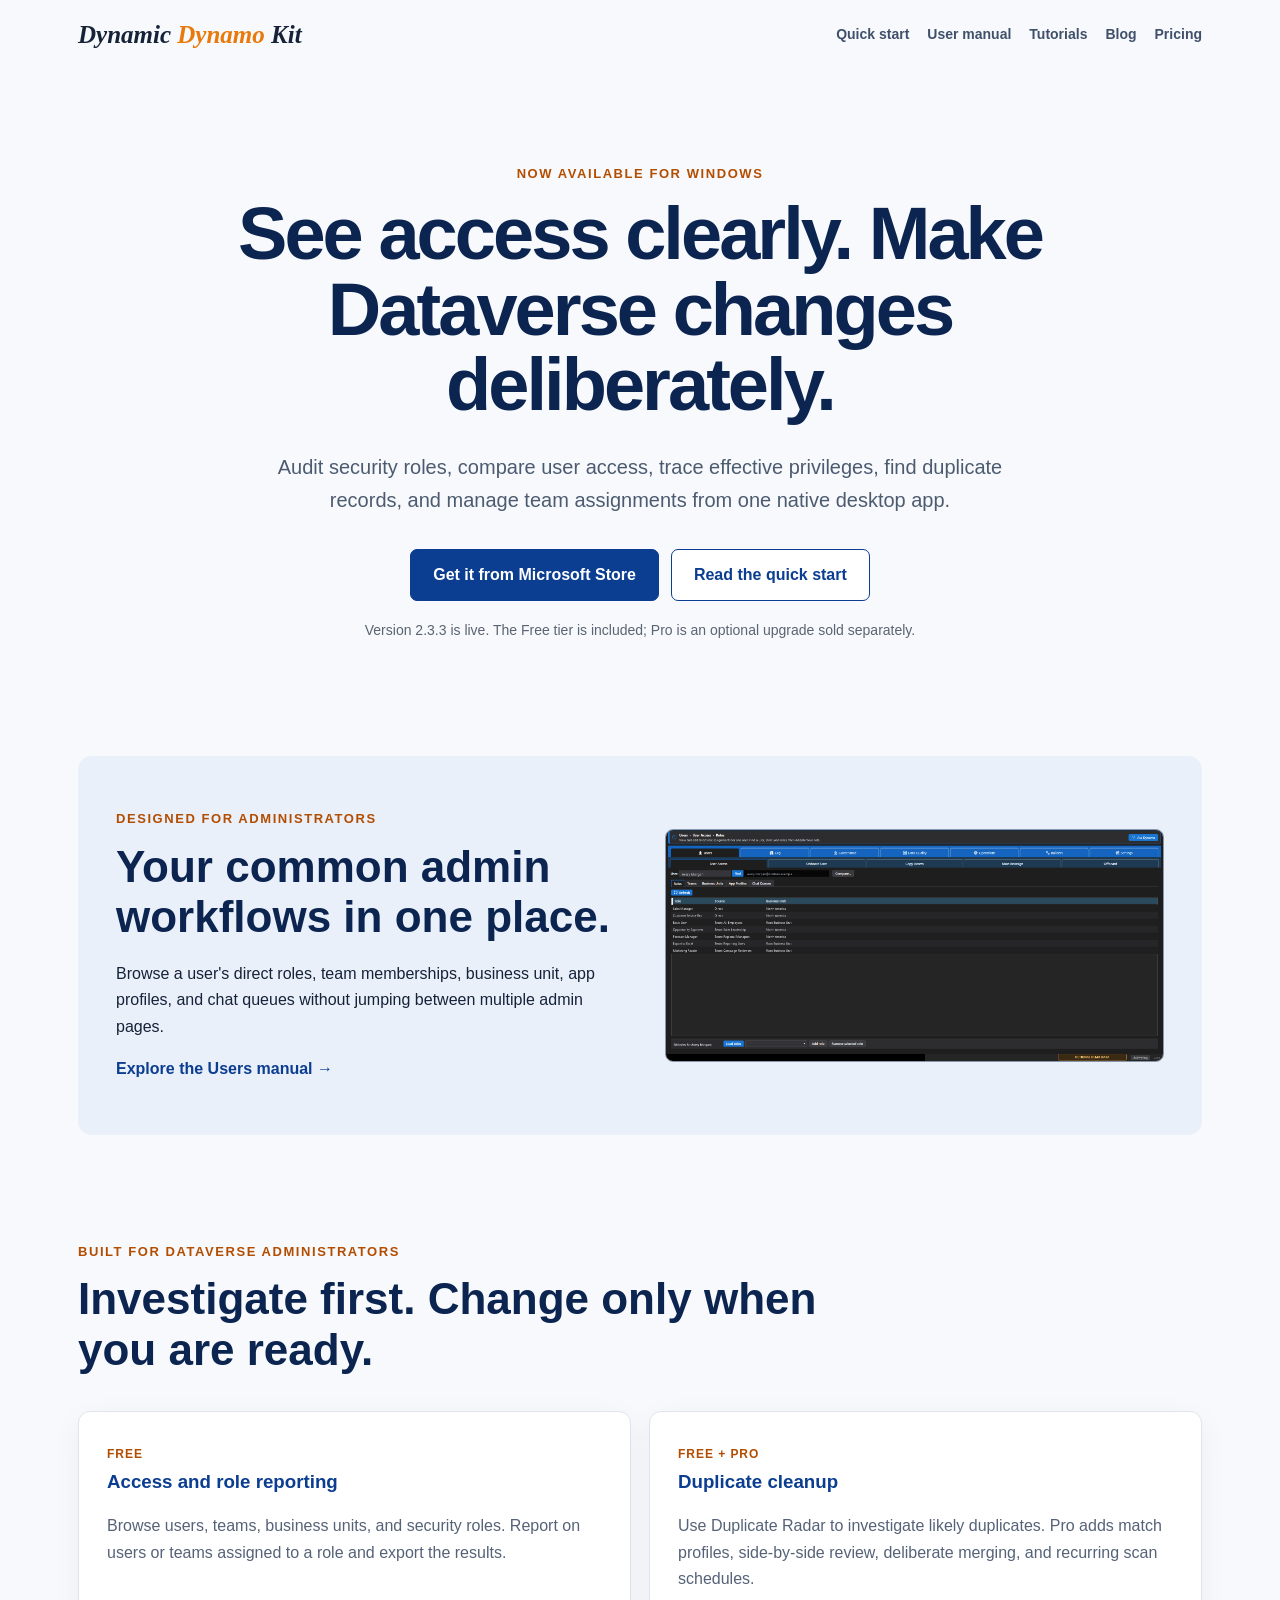
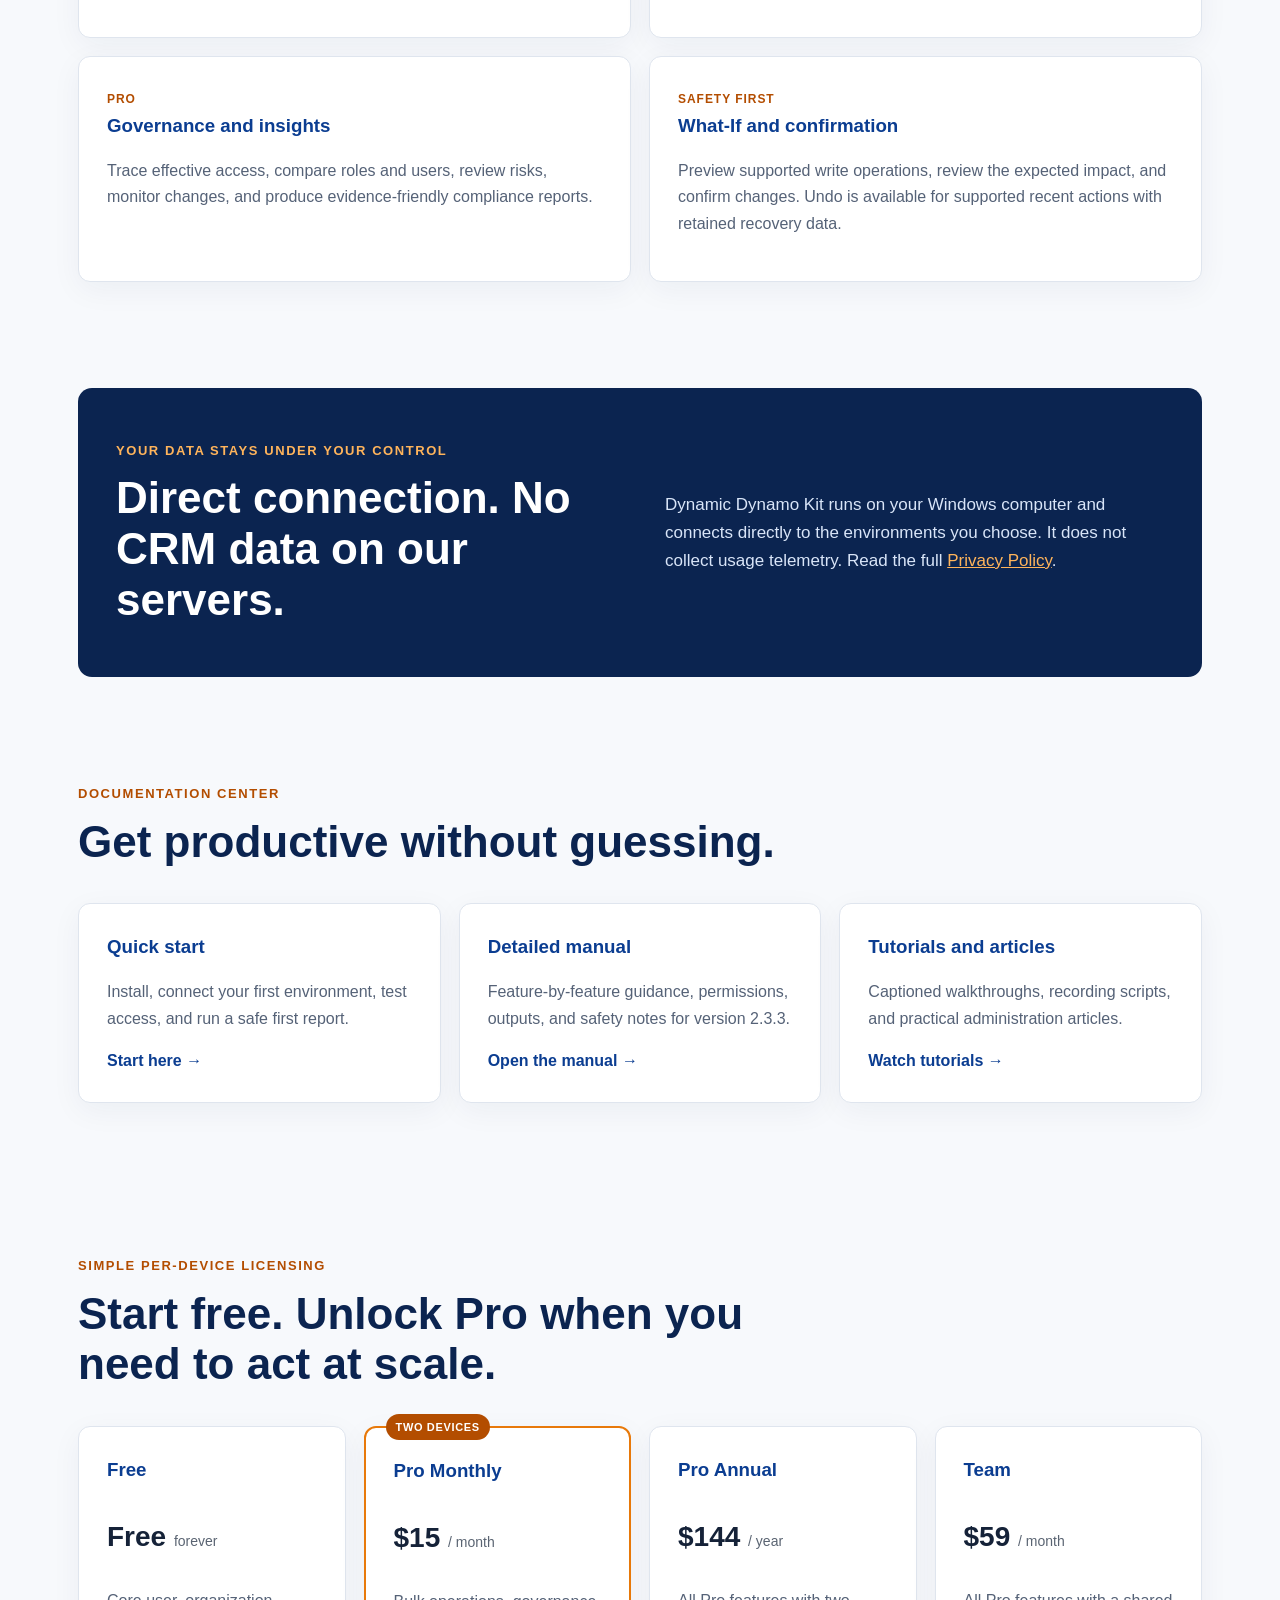
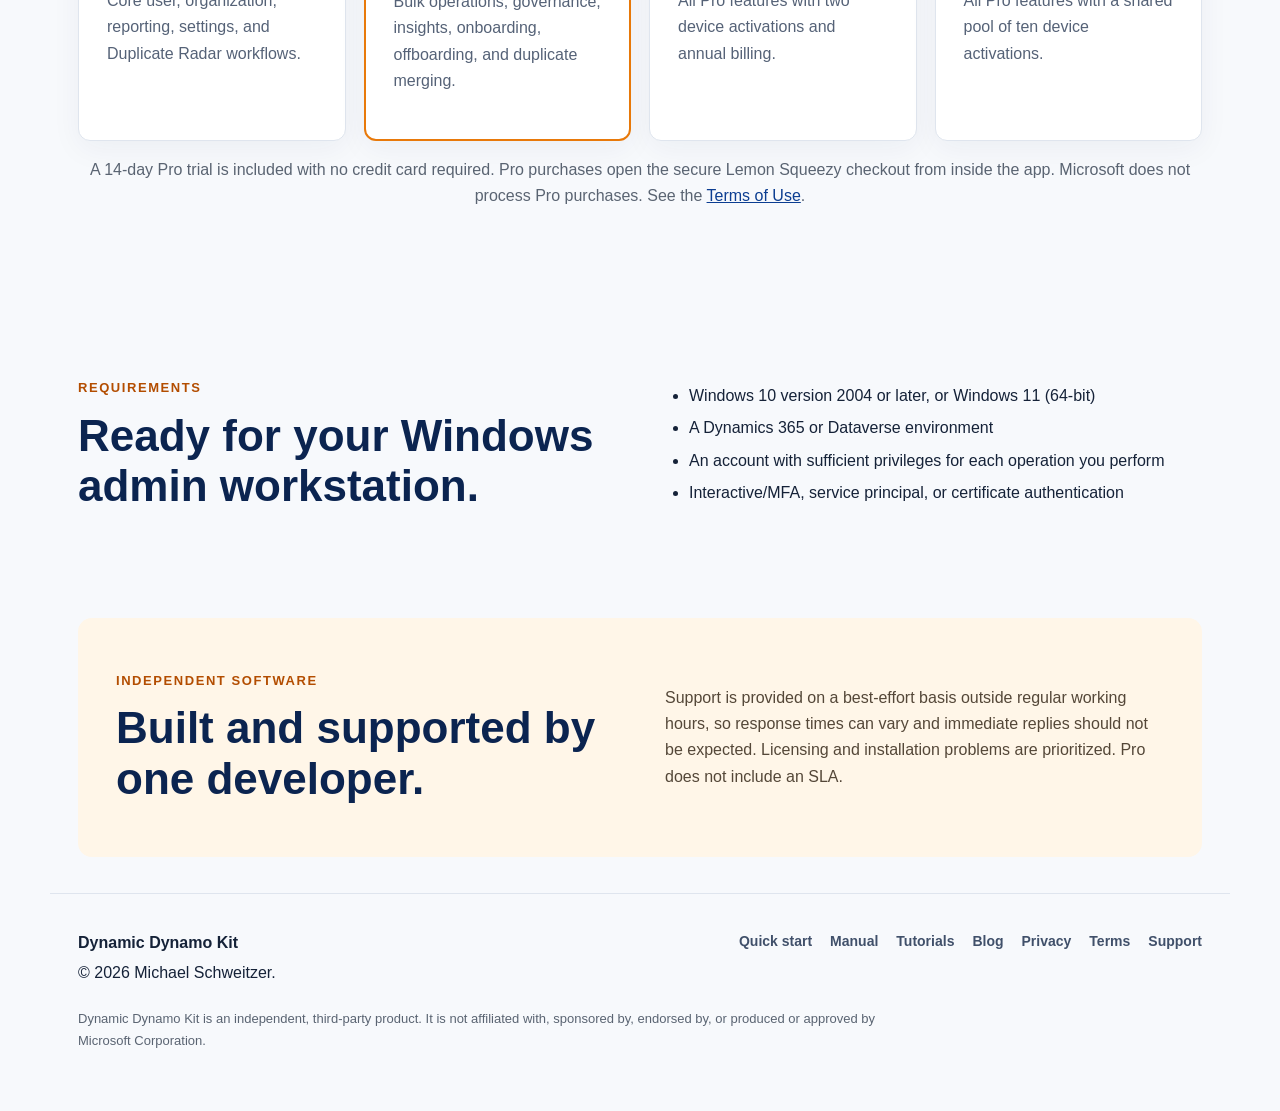
==== commit e9647703: "Add fictional demo data to screenshots and videos Update screenshots and tutorial media with clearly" ====
--- a/index.html
+++ b/index.html
@@ -163,7 +163,7 @@
 </main>
 
 <footer class="site-footer">
-  <div><strong>Dynamic Dynamo Kit</strong><p>&copy; 2026 Mike Schweitzer.</p></div>
+  <div><strong>Dynamic Dynamo Kit</strong><p>&copy; 2026 Michael Schweitzer.</p></div>
   <nav aria-label="Documentation, legal and support">
     <a href="quick-start.html">Quick start</a><a href="user-manual.html">Manual</a>
     <a href="tutorials.html">Tutorials</a><a href="blog.html">Blog</a>
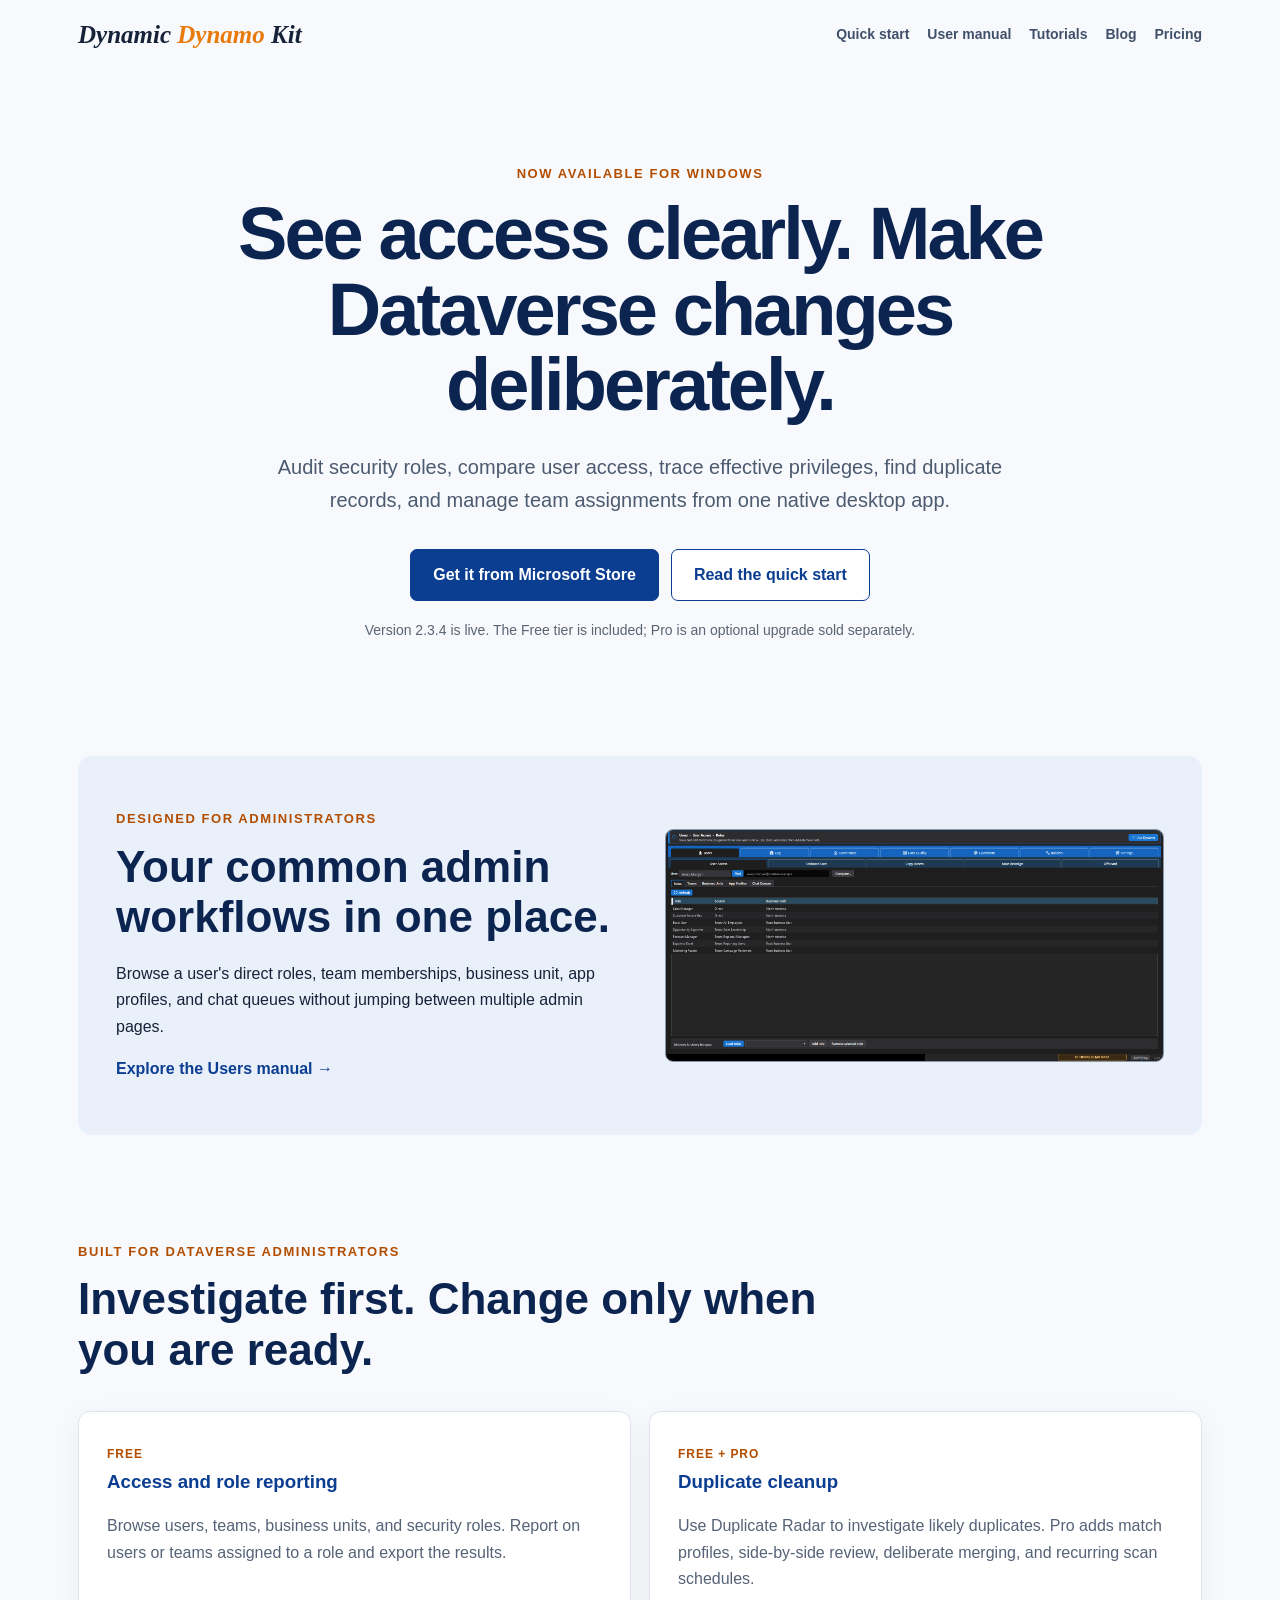
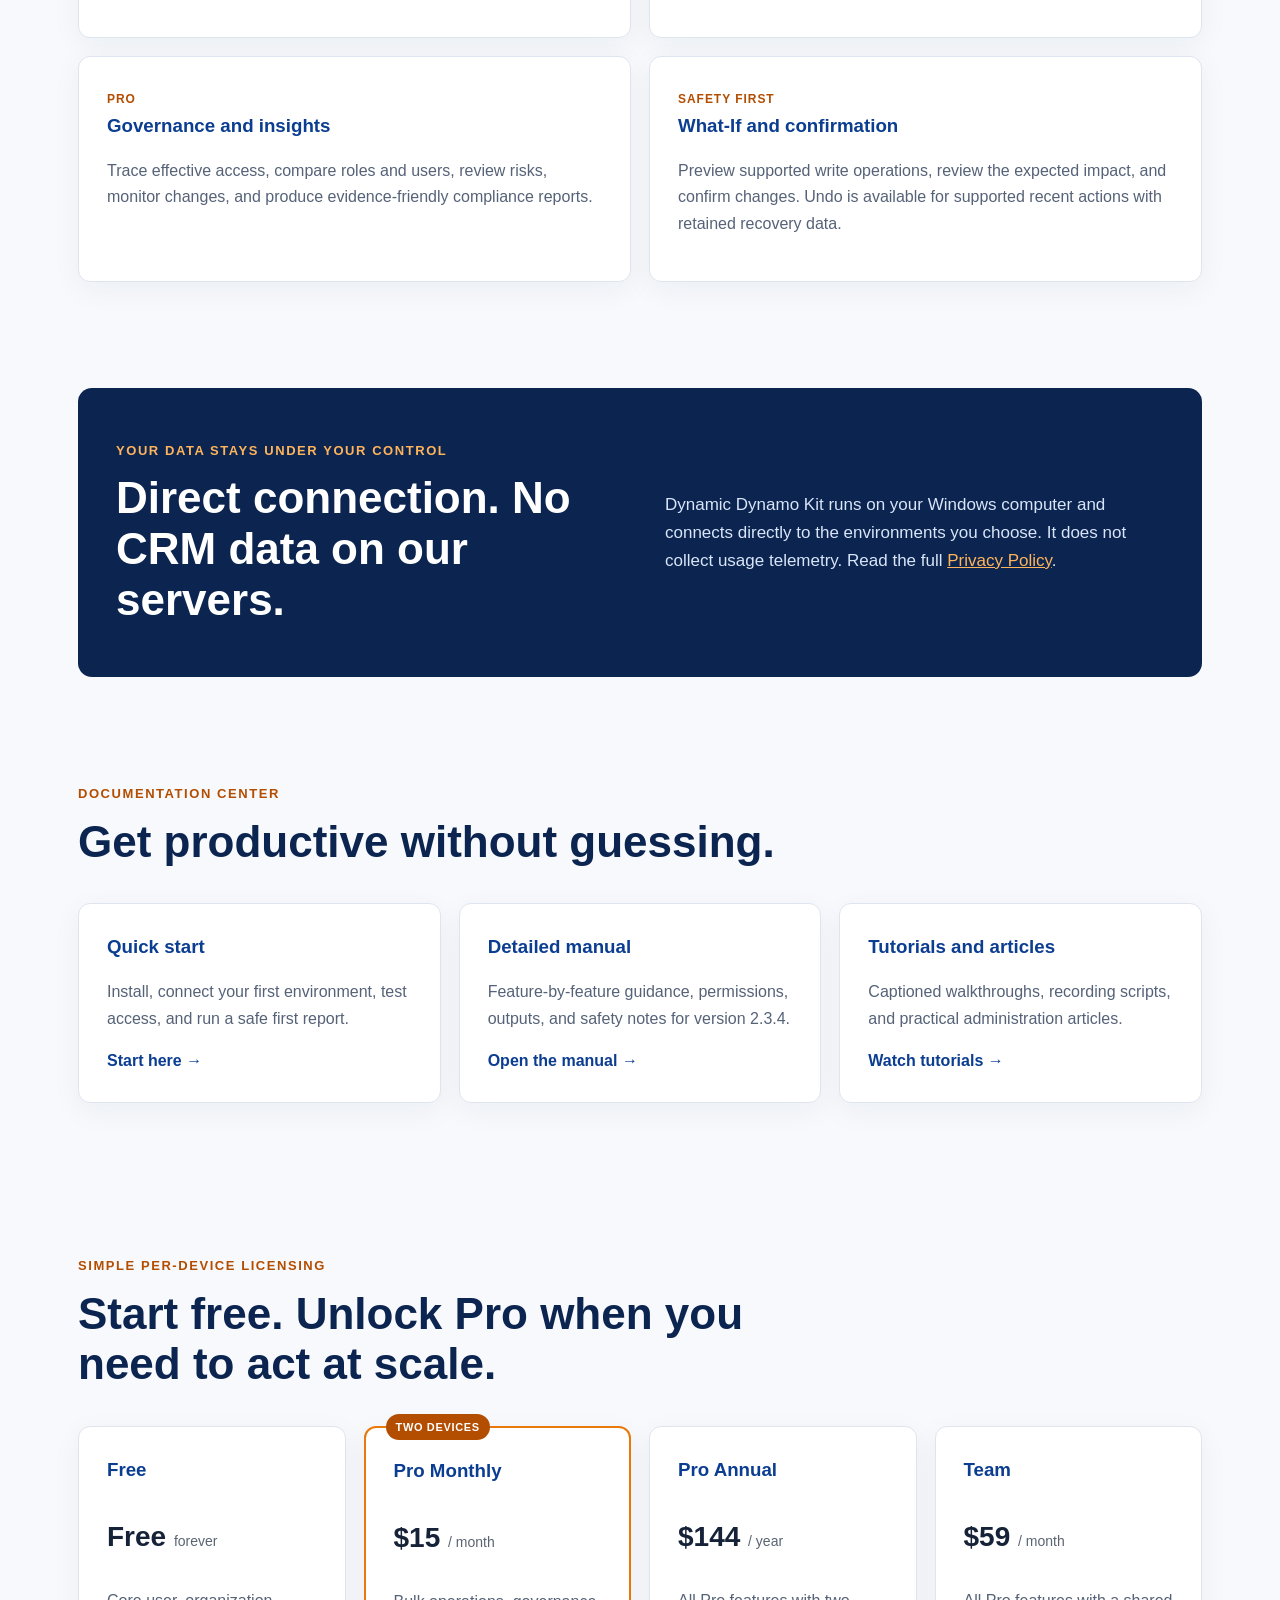
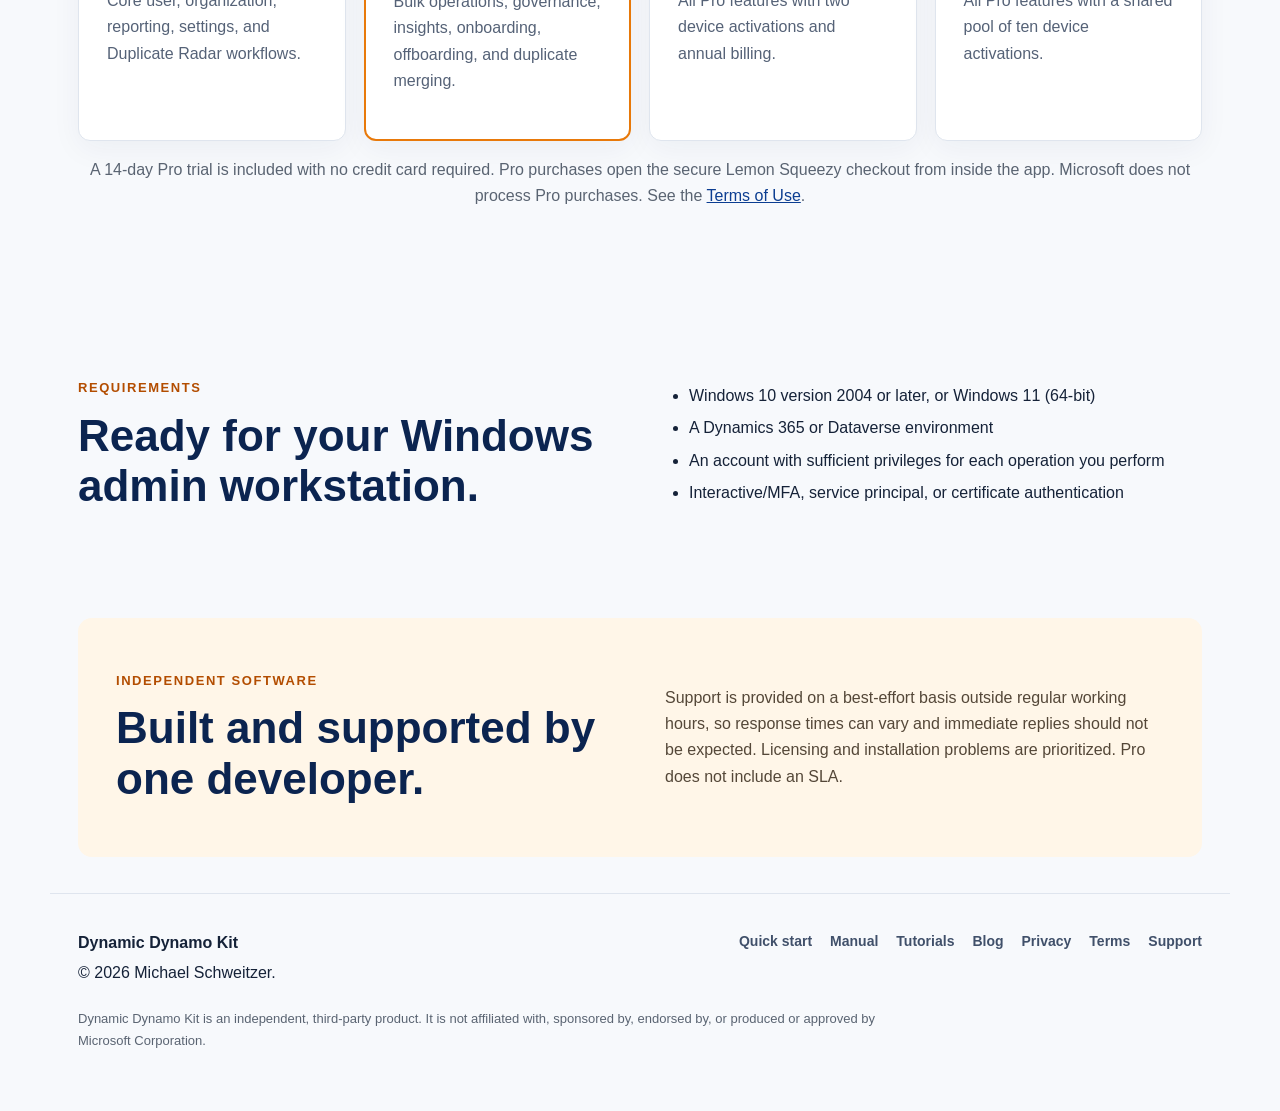
==== commit 23d82f59: "Update published version references to 2.3.4 Co-authored-by: Copilot App <223556219+Copilot@users.no" ====
--- a/index.html
+++ b/index.html
@@ -30,7 +30,7 @@
       <a class="button primary" href="https://apps.microsoft.com/detail/9PPPSZWZ87WM">Get it from Microsoft Store</a>
       <a class="button secondary" href="quick-start.html">Read the quick start</a>
     </div>
-    <p class="availability">Version 2.3.3 is live. The Free tier is included; Pro is an optional upgrade sold separately.</p>
+    <p class="availability">Version 2.3.4 is live. The Free tier is included; Pro is an optional upgrade sold separately.</p>
   </section>
 
   <section class="screenshot-feature" aria-labelledby="screenshot-title">
@@ -96,7 +96,7 @@
       </article>
       <article class="card">
         <h3>Detailed manual</h3>
-        <p>Feature-by-feature guidance, permissions, outputs, and safety notes for version 2.3.3.</p>
+        <p>Feature-by-feature guidance, permissions, outputs, and safety notes for version 2.3.4.</p>
         <a class="text-link" href="user-manual.html">Open the manual &rarr;</a>
       </article>
       <article class="card">
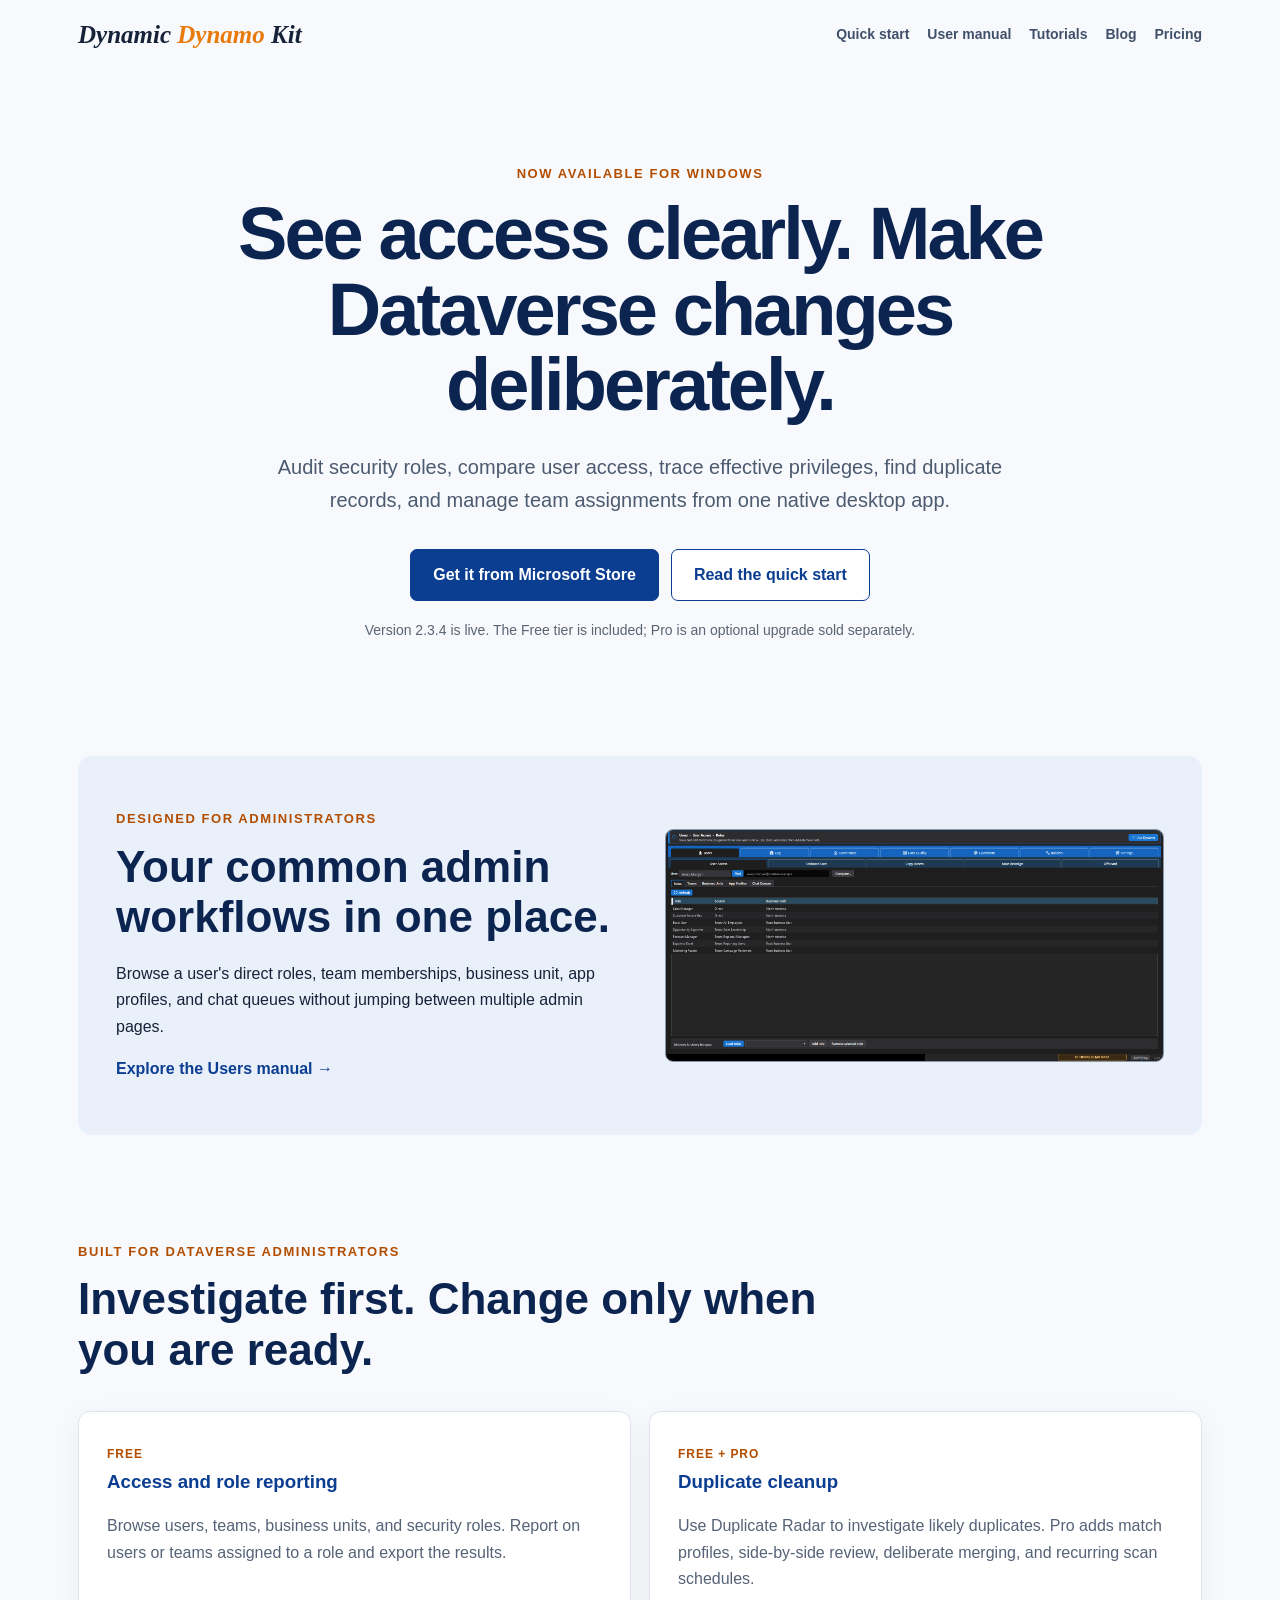
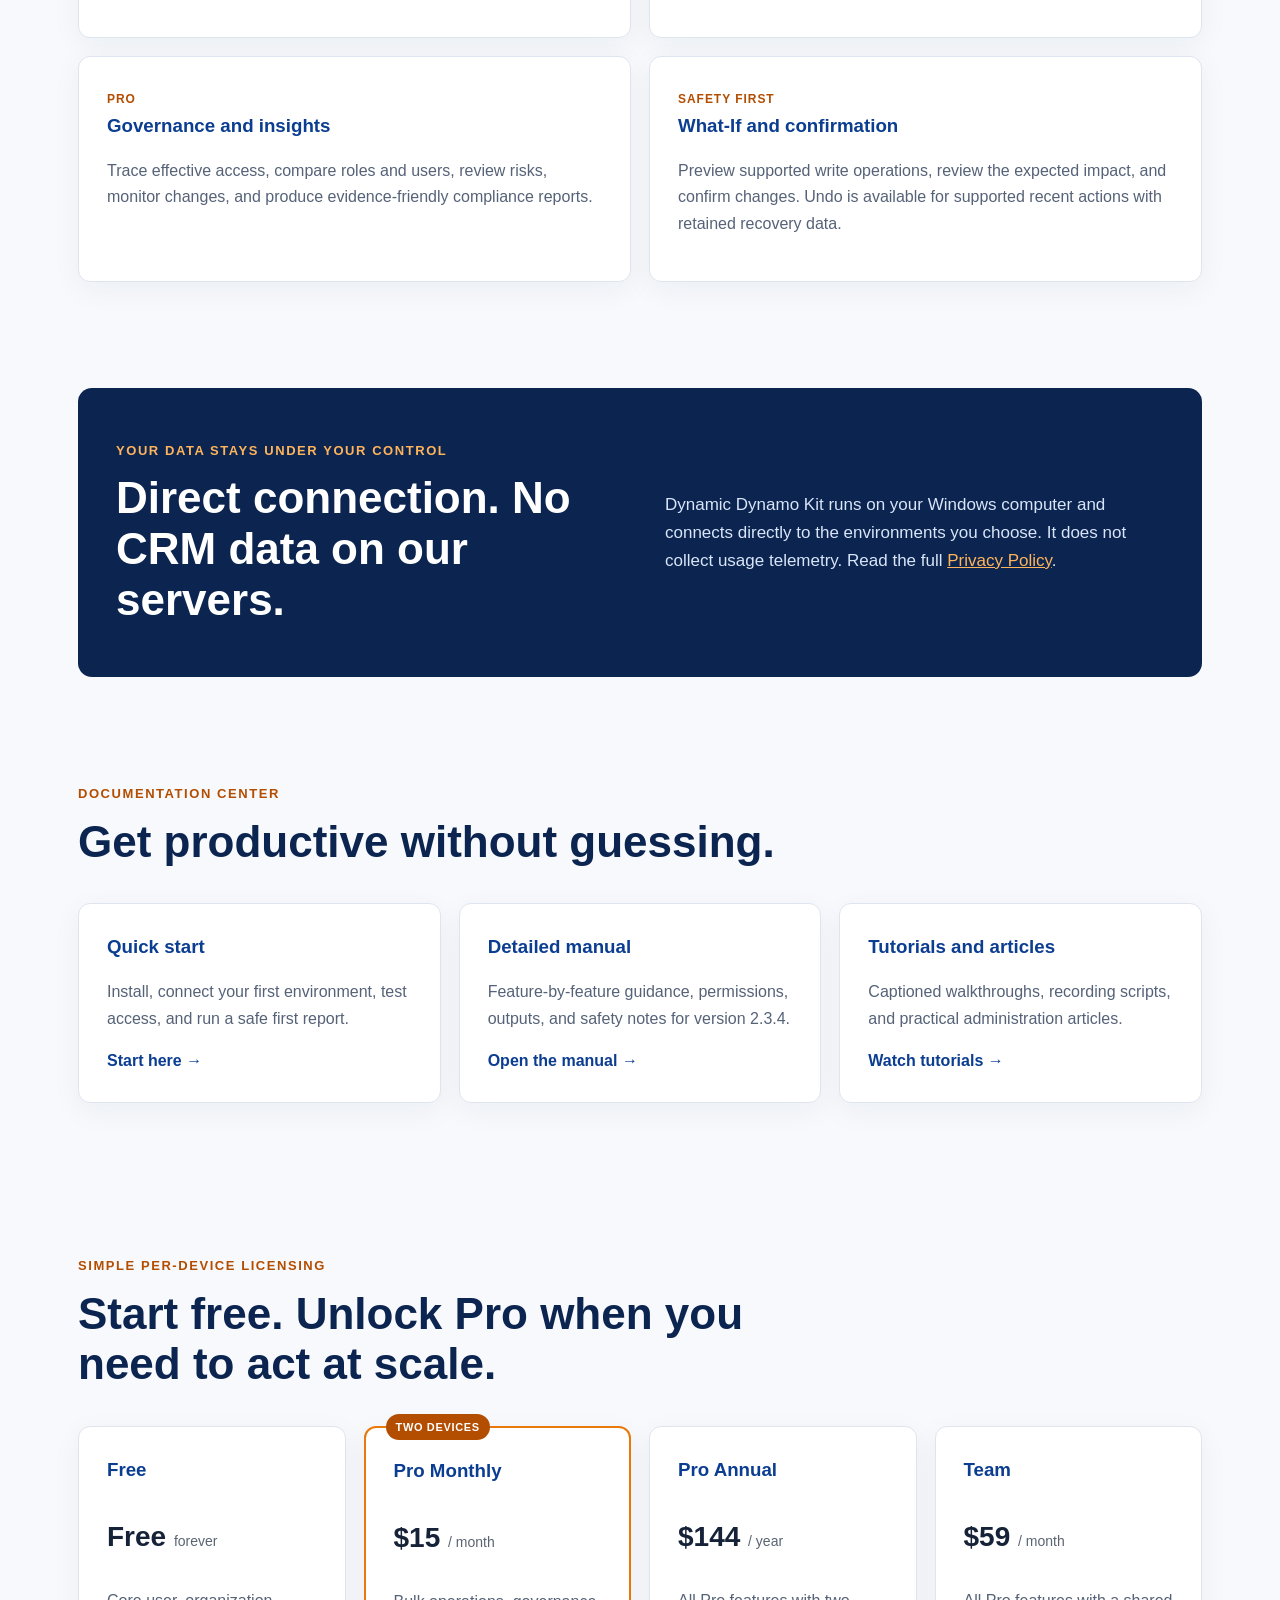
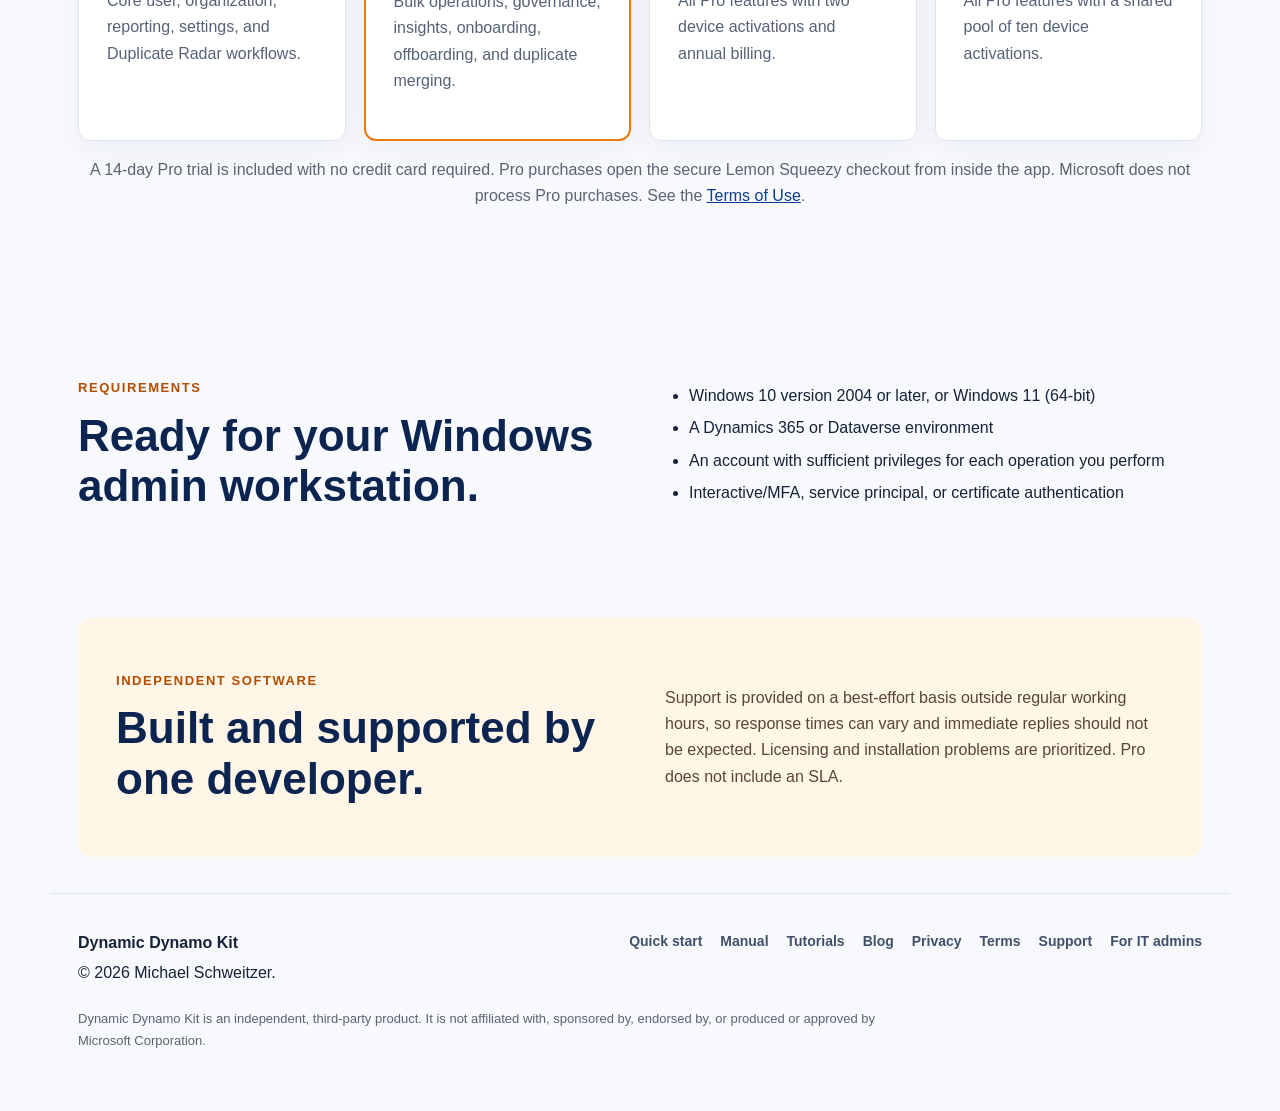
==== commit b35217df: "Add For IT admins page (Intune/winget deployment) and footer links Co-authored-by: Copilot App <2235" ====
--- a/index.html
+++ b/index.html
@@ -168,7 +168,7 @@
     <a href="quick-start.html">Quick start</a><a href="user-manual.html">Manual</a>
     <a href="tutorials.html">Tutorials</a><a href="blog.html">Blog</a>
     <a href="privacy-policy.html">Privacy</a><a href="terms-of-use.html">Terms</a>
-    <a href="support.html">Support</a>
+    <a href="support.html">Support</a><a href="it-admins.html">For IT admins</a>
   </nav>
   <p class="disclaimer">Dynamic Dynamo Kit is an independent, third-party product. It is not
     affiliated with, sponsored by, endorsed by, or produced or approved by Microsoft Corporation.</p>
